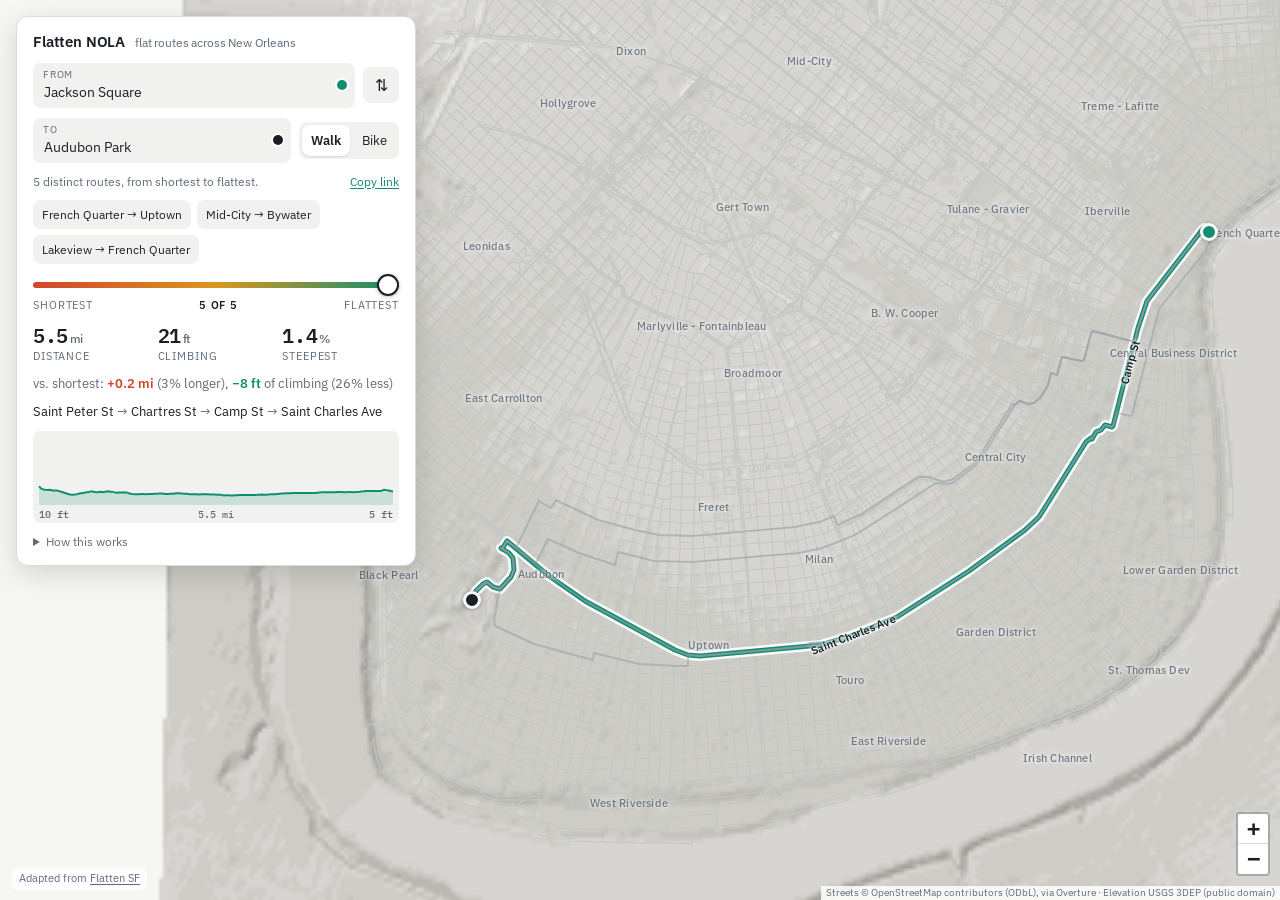
==== site/index.html @ 16e2609c "Add Flatten NOLA, a New Orleans adaptation of Flatten SF. Ship the same shortest-to-flattest walk an" ====
<!DOCTYPE html>
<html lang="en">
<head>
<meta charset="utf-8">
<meta name="viewport" content="width=device-width,initial-scale=1,viewport-fit=cover">
<title>Flatten NOLA</title>
<meta name="description" content="Flatten NOLA: the flattest walking or cycling route between any two places in New Orleans, and every route between it and the shortest one. Adapted from Flatten SF.">
<link rel="canonical" href="https://github.com/andrewedunn/flattenola">
<link rel="icon" href="favicon.svg" type="image/svg+xml">
<meta property="og:type" content="website">
<meta property="og:title" content="Flatten NOLA">
<meta property="og:site_name" content="Flatten NOLA">
<meta property="og:description" content="The flattest walking or cycling route between any two places in New Orleans, and every route between it and the shortest one.">
<meta property="og:url" content="https://github.com/andrewedunn/flattenola">
<meta name="twitter:card" content="summary">
<meta name="twitter:title" content="Flatten NOLA">
<meta name="twitter:description" content="The flattest walking or cycling route between any two places in New Orleans, and every route between it and the shortest one.">
<link rel="preload" href="data/graph-262765d519.bin.gz" as="fetch" crossorigin>
<link rel="preconnect" href="https://fonts.googleapis.com">
<link rel="preconnect" href="https://fonts.gstatic.com" crossorigin>
<link rel="stylesheet" href="https://fonts.googleapis.com/css2?family=IBM+Plex+Sans:wght@400;500;600&family=IBM+Plex+Mono:wght@500;600&display=swap">
<link rel="stylesheet" href="leaflet-340720efc3.css">
<link rel="stylesheet" href="app-52fd891d29.css">
</head>
<body>
<div id="map"></div>
<div class="credit" id="credit">Adapted from <a href="https://github.com/almostimplemented/flattensf">Flatten SF</a></div>
<section id="card" aria-label="Flatten NOLA: plan a flat route">
  <h1>Flatten NOLA <small>flat routes across New Orleans</small></h1>
  <div class="row">
    <div class="field">
      <label for="from">From</label>
      <input id="from" type="text" autocomplete="off" spellcheck="false" placeholder="Address, place, or Royal & St. Ann">
      <span class="pin" aria-hidden="true"></span>
      <ul class="suggest" id="from_s" role="listbox" hidden></ul>
    </div>
    <button class="swap" id="swap" title="Swap" aria-label="Swap origin and destination">&#8645;</button>
  </div>
  <div class="row">
    <div class="field">
      <label for="to">To</label>
      <input id="to" type="text" autocomplete="off" spellcheck="false" placeholder="Or click the map">
      <span class="pin to" aria-hidden="true"></span>
      <ul class="suggest" id="to_s" role="listbox" hidden></ul>
    </div>
    <div class="seg" id="mode" role="group" aria-label="Travel mode">
      <button data-v="walk" aria-pressed="true">Walk</button>
      <button data-v="bike" aria-pressed="false">Bike</button>
    </div>
  </div>
  <div class="statusrow">
    <div class="status" id="status"></div>
    <button class="link" id="share" type="button" hidden>Copy link</button>
  </div>
  <input id="sharebox" type="text" readonly hidden aria-label="Link to this route">
  <div class="demos" id="demos"></div>
  <div class="slider">
    <input type="range" id="sl" min="0" max="1" step="0.001" value="1" aria-label="From shortest to flattest">
    <div class="ends"><span>Shortest</span><b id="slpos"></b><span>Flattest</span></div>
  </div>
  <div class="result" id="result" hidden>
    <div class="stat"><div class="v" id="v_dist"></div><div class="k">distance</div></div>
    <div class="stat"><div class="v" id="v_climb"></div><div class="k">climbing</div></div>
    <div class="stat"><div class="v" id="v_grade"></div><div class="k">steepest</div></div>
  </div>
  <div class="delta" id="delta"></div>
  <div class="turns" id="turns" hidden></div>
  <canvas id="prof" width="760" height="184" hidden></canvas>
  <details>
    <summary>How this works</summary>
    <p class="fine">Routes are computed in your browser over 73,432 street
    segments in Orleans Parish. Elevation is USGS 3DEP lidar (public domain),
    read at 8&nbsp;m from the Greater New Orleans 1&nbsp;m lidar.
    Streets come from OpenStreetMap via Overture and are © OpenStreetMap
    contributors, ODbL. The slider runs along the whole trade-off
    between distance and climbing: every route that nothing else beats on
    both counts, from the shortest path to the flattest one worth walking
    (where a foot of climb costs 200 ft of walking; beyond that the routes
    stop being routes). Sliding right never shortens the route and never
    adds climbing. Climbing is cumulative gain, not the net difference
    between the endpoints. Stairways are allowed on foot and excluded on a
    bike. Faint lines are the other routes along the way. The joke, such as
    it is: most of the city is a few feet above or below the river, so the
    flattest walk is often the shortest one. The ridges and the bowls still
    count. This is an adaptation of
    <a href="https://github.com/almostimplemented/flattensf">Flatten SF</a> (MIT).
    <a href="https://github.com/andrewedunn/flattenola">Source and data notes</a>.</p>
  </details>
  <p class="credit-inline">Adapted from <a href="https://github.com/almostimplemented/flattensf">Flatten SF</a> (MIT)</p>
</section>
<script src="leaflet-5a640ff863.js"></script>
<script>window.DATA = {"manifest":{"arrays":{"node_lon":{"t":"i4","o":0,"n":50979},"node_lat":{"t":"i4","o":203916,"n":50979},"node_flags":{"t":"u1","o":407832,"n":50979},"node_elev":{"t":"i2","o":458811,"n":50979},"indptr":{"t":"i4","o":560769,"n":50980},"geom_off":{"t":"i4","o":764689,"n":73433},"arc_head":{"t":"i4","o":1058421,"n":117780},"arc_edge":{"t":"i4","o":1529541,"n":117780},"arc_len":{"t":"u2","o":2000661,"n":117780},"arc_gain":{"t":"u2","o":2236221,"n":117780},"arc_loss":{"t":"u2","o":2471781,"n":117780},"arc_maxgrade":{"t":"i2","o":2707341,"n":117780},"arc_meangrade":{"t":"u2","o":2942901,"n":117780},"arc_cls":{"t":"u1","o":3178461,"n":117780},"arc_flags":{"t":"u1","o":3296241,"n":117780},"arc_th3":{"t":"u2","o":3414021,"n":117780},"arc_th5":{"t":"u2","o":3649581,"n":117780},"arc_th8":{"t":"u2","o":3885141,"n":117780},"arc_th10":{"t":"u2","o":4120701,"n":117780},"arc_th15":{"t":"u2","o":4356261,"n":117780},"edge_name":{"t":"u2","o":4591821,"n":73432},"edge_cls":{"t":"u1","o":4738685,"n":73432},"edge_bucket":{"t":"u1","o":4812117,"n":73432},"edge_maxgrade":{"t":"u2","o":4885549,"n":73432},"edge_avggrade":{"t":"i2","o":5032413,"n":73432},"edge_len":{"t":"u2","o":5179277,"n":73432},"edge_gainkm":{"t":"u2","o":5326141,"n":73432},"edge_lowstress":{"t":"u1","o":5473005,"n":73432},"addr_street":{"t":"u2","o":5546437,"n":0},"addr_number":{"t":"u2","o":5546437,"n":0},"addr_lon":{"t":"u2","o":5546437,"n":0},"addr_lat":{"t":"u2","o":5546437,"n":0}},"strings":{"geom":{"o":5546437,"b":1183821},"places":{"o":6730258,"b":318316},"addr_streets":{"o":7048574,"b":2}},"bytes":7048576},"meta":{"n_nodes":50979,"n_arcs":117780,"n_edges":73432,"classes":["cycleway","footway","living_street","path","pedestrian","primary","residential","secondary","service","steps","tertiary","track","trunk","unclassified","unknown"],"names":["10th Street","12th Street","14th Street","16th Street","18th Street","20th Street","22nd Street","26th Street","28th Street","30th Street","32nd Street","33rd Street","34th Street","35th Street","36th Street","37th Street","38th Street","39th Street","40th Street","6th Street","7th Street","8th Street","9th Street","A Street","A. P. Tureaud Avenue","Abalon Court","Abbey Drive","Abbington Drive","Aberdeen Road","Abundance Street","Acacia Street","Academy Road","Acadiana Place","Ada Place","Adam Street","Adams Street","Addison Street","Adele Street","Admiralty Court","Adonis Way","Adrian Street","Adventure Avenue","Afton Drive","Agate Street","Agriculture Place","Agriculture Street","Airline Drive","Airway Street","Airwood Street","Alabama Street","Alabo Street","Alba Road","Alba Road East","Alba Road West","Albany Court","Albert Savoy Way","Albert Street","Alc\u00e9e Fortier Boulevard","Alden Place","Alfred Street","Alice Court","Aline Street","Alix Street","Allard Boulevard","Allen Street","Allen Toussaint Boulevard","Allen Toussaint Trail","Allison Road","Almonaster Avenue","Almonaster Bridge","Alonzo Street","Alost Street","Alsace Street","Althea Lane","Alumni Drive","Alvar Street","Alvin Callender Street","Amann Street","Amapola Circle","Amazon Street","Amber Street","Amelia Street","America Street","Americus Street","Amethyst Street","Andover Drive","Andrew Higgins Street","Andry Street","Angela Street","Ani Street","Annandale Court","Anne Marie Court","Annette Street","Annunciation Street","Anson Street","Anthus Lane","Antonine Street","Apache Street","Apollo Street","Apple Street","Appletree Lane","Apricot Street","Arabella Street","Arbor Circle","Arbor Drive","Arbor Lane","Arcadia Lane","Architect Street","Argon Boulevard","Argonne Boulevard","Arizona Street","Army Parkway","Arthur Drive","Arts Street","Ash Street","Ashland Drive","Asphodel Drive","Assumption Place","Athena Avenue","Athis Court","Athis Street","Atlanta Street","Atlantic Avenue","Aubry Street","Audubon Boulevard","Audubon Court","Audubon Place","Audubon Street","Aurora Drive","Aurora Oaks Drive","Austerlitz Street","Avalon Way","Ave Mont Martre","Avenue A","Avenue B","Avenue Bell","Avenue D","Avenue E","Avenue G","Avenue H","Avenue I","Avenue K","Avenue L","Avenue M","Avenue N","Avenue O","Avenue P","Avenue Q","Avenue R","Avenue S","Avenue T","Avenue U","Avenue V","Avenue W","Aviators Street","Avon Park Boulevard","Avoyelles Place","Azalea Lane","Babylon Street","Bacchus Drive","Baccich Street","Bailey Street","Balsam Lane","Bamberry Street","Bamboo Road","Bancroft Drive","Banks Street","Bannonbury Drive","Baronne Street","Barracks Street","Barrett Street","Barrington Court","Barrington Drive East","Barrington Drive West","Bartholomew Street","Baseball Drive","Basin Street","Basinview Drive","Bass Street","Baudin Street","Bauman Street","Bay Street","Bayou Road","Bayouview Court","Beach Drive","Beaconfield Drive","Bear Creek Drive","Beau Bassich Circle","Beau Street","Beaucaire Street","Beauregard Avenue","Beauregard Drive","Beauvoir Court","Beaver Drive","Beck Street","Bedford Drive","Beechcraft Street","Beechwood Court","Beekman Road","Begonia Lane","Behrman Avenue","Behrman Highway","Behrman Place","Belfast Street","Belfort Avenue","Belgrade Street","Bell Avenue","Bell Street","Bellaire Drive","Belle Chasse Street","Bellecastle Street","Belleville Court","Belleville Street","Bellis Lane","Ben Weiner Drive","Bender Drive","Benefit Street","Benjamin Street","Bennett Street","Benson Court","Benson Street","Bent Tree Court","Bentley Drive","Benton Street","Berg Road","Bergerac Place","Berkley Drive","Bermuda Street","Bertha Drive","Bertrand Street","Beryl Street","Bethaney Court","Betty Parker Way","Bienvenue Street","Bienville Street","Big Lake Path","Bill Street","Birch Street","Biscay Street","Bishop Morton Drive","Blair Street","Blanc Place","Bloomingdale Court","Bluebird Street","Bluebonnet Street","Blythe Road","Bodenger Boulevard","Bolivar Street","Bon Homme Richard Court","Bonita Bay Court","Bonita Bay Drive","Bonita Drive","Bordeaux Street","Boston Drive","Botinelli Place","Boulevard Way","Bouny Street","Bourbon Street","Boyd Street","Bradish Alley","Bragg Street","Brainard Street","Branch Drive","Brazillier Island Road","Breakwater Drive","Breedlove Street","Brevard Avenue","Briarheath Drive","Briarheath Road","Briarwood Drive","Bridgehampton Drive","Bright Drive","Brighton Place","Bringier Street","Bristol Place","Britanny Place","Brittany Court","Broad Place","Broadway","Broadway Street","Brookfield Drive","Brooklyn Avenue","Brooks Street","Browning Lane","Brownlee Court","Bruce Avenue","Brunswick Court","Brutus Street","Bruxelles Street","Bryson Street","Buchanan Street","Buffalo Road","Buick Street","Bullard Avenue","Bundy Road","Bungalow Court","Bunker Hill Road","Burbank Drive","Burdette Street","Burgundy Street","Burk Road","Burke Avenue","Burmaster Street","Burthe Street","Butterfield Road","Byrne Place","Byron Street","Cabildo Alley","Cabrini Court","Cactus Lane","Caddie Road","Caddo Place","Cadiz Street","Calais Street","Caldwell Drive","Calhoun Street","Calla Lane","Calliope Street","Camberley Court","Camberley Drive","Cambridge Court","Cambronne Street","Camelia Lane","Camelia Street","Camelia Trace","Camelot Drive","Cameo Street","Cameron Boulevard","Camp Street","Campbell Lane","Camphor Street","Campus Boulevard","Canal Boulevard","Canal Link Bridge","Canal Roadway","Canal Street","Canal Street Neutral Ground","Cannes Street","Canterbury Street","Capdeville Street","Cardenas Drive","Carlisle Court","Carlisle Place","Carlson Drive","Carmel Place","Carmick Street","Carnation Lane","Carnot Street","Carol Sue Avenue","Carole Lane","Caroline Street","Carondelet Street","Carrere Court","Carriage Lane","Carricox Street","Carroll Street","Carte Place","Carter Street","Cartier Avenue","Cartier Drive","Cartwright Drive","Carver Rams Way","Carver Street","Casa Calvo Street","Casimire Street","Castiglione Street","Castine Street","Castle Court","Castle Pines Drive","Castlewood Drive","Catherine Street","Catina Street","Caton Street","Ceasar Drive","Cecil Street","Cedar Lane","Celeste Street","Center Street","Central Avenue","Central Park Place","Cerise Avenue","Cernay Street","Cessna Court","Chadbourne Drive","Chagnard Drive","Chagnard Road","Chalfant Place","Chamberlain Drive","Chanelle Court","Chantilly Drive","Chapelle Street","Charbonnet Street","Charlene Drive","Charles Place","Charlmark Drive","Charlotte Drive","Charlton Drive","Charmes Court","Chartres Street","Chase Drive","Chase Street","Chateau Court","Chatelain Court","Chatham Drive","Chaucer Street","Chef Menteur Highway","Chelsea Drive","Cherbourg Street","Cherlyn Drive","Cherokee Street","Cherry Street","Chesterfield Street","Chestershire Drive","Chestnut Street","Chevy Chase Drive","Chickasaw Street","Chimney Wood Lane","Chippewa Street","Choctaw Street","Christian Lane","Christopher Court","Chrysanthemum Lane","Chrysler Street","Church Street","Churchill Drive","Cindy Place","Citrus Drive","City Park Avenue","Claiborne Drive","Clara Street","Clare Court","Clarence Henry Truckway","Claridge Court","Clayton Avenue","Clematis Street","Clements Drive","Clermont Drive","Cleveland Avenue","Clinton Drive","Clinton Street","Clio Place","Clio Street","Clouet Street","Clover Street","Cloverleaf Road","Clubhouse Drive","Coast Guard Access","Coast Guard Pier Access","Coast Guard Trail","Cobblestone Lane","Cohn Street","Colapissa Street","Colbert Street","Coliseum Street","College Court","Collins Diboll Circle","Colony Court","Columbia Street","Columbus Street","Comet Street","Commerce Street","Commercial Place","Common Place","Common Street","Comus Court","Conery Street","Congress Drive","Congress Street","Connaught Court","Conrad Street","Constance Street","Constantinople Street","Constellation Street","Constitution Place","Constitution Street","Conti Street","Convention Center Boulevard","Coolidge Court","Copernicus Street","Coral Sea Street","Coralie Street","Corinne Street","Cornerstone Boulevard","Coronado Street","Corsica Place","Cosmos Lane","Cotton Street","Count Lane","Countess Lane","Country Club Drive","Couret Place","Court Timber","Cove Drive","Coventry Street","Coveview Court","Cox Street","Craigie Road","Cranbrook Drive","Crane Street","Crescent Park Promenade","Crescent Street","Crestmont Road","Crete Street","Croftway Court","Cromwell Place","Crowder Boulevard","Croyden Avenue","Crozat Street","Crystal Street","Cucullu Street","Cumberland Court","Cunningham Court","Cupid Street","Curie Street","Curran Boulevard","Curran Road","Curtis Drive","Cypress Acres Drive","Cypress Grove Court","Cypress Point Court","Cypress Point Lane","D'Hemecourt Street","Dabadie Street","Dahlia Street","Dahlia Walk","Daisy Lane","Dakin Street","Dale Court","Dale Street","Dalewood Road","Danbury Drive","Daniel Drive","Danneel Street","Danny Drive","Dante Street","Danube Road","Darby Street","Darensburg Court","Darleen Court","Dart Street","Dartmore Drive","Dauphine Street","Dave Dixon Drive","Davey Street","David Street","Dayna Court","De Armas Street","De Battista Place","Deanne Street","Dearborn Street","Deauville Court","Deborah Street","Debore Circle","Debore Drive","Decatur Street","Deer Park Road","Deer Trail","Deerfield Drive","Deerfield Road","Deers Street","Delachaise Street","Delacroix Road","Delaronde Street","Delaware Street","Delery Street","Delgado Drive","Delord Street","Delta Court","Dement Street","Demontluzin Street","Denny Street","Derbes Street","Derby Place","Derbyshire Drive","Desaix Boulevard","Desire Drive","Desire Parkway","Desire Street","Deslonde Street","Desoto Street","Devine Avenue","Diagonal Drive","Diana Street","Dickens Drive","Dinkins Street","Diplomat Street","Division Street","Dixon Street","Dodt Avenue","Dogwood Drive","Dominic Mai Drive","Dominican Street","Dominique Place","Donald Street","Donna Drive","Donner Drive","Doral Court","Dorchester Street","Dorian Street","Dorothea Street","Dorsett Drive","Dorsiere Street","Douglas Street","Dove Street","Dover Lane","Dover Place","Downey Street","Downman Road","Downs Street","Doyle Court","Dreux Avenue","Drexel Drive","Dreyfous Drive","Drifter Lane","Driftwood Drive","Drum Street","Dryades Street","Duane Road","Dublin Street","Dubreuil Street","Duckhook Drive","Dueling Oaks Drive","Duels Street","Dufossat Street","Dugue Street","Duke Court","Dumaine Street","Dundee Street","Dune Drive","Dunlieth Court","Duplessis Street","Dupont Drive","Durbridge Drive","Durham Drive","Dutch Alley","Dwyer Boulevard","Dwyer Road","E Greenbrier Drive","Eads Street","Eagle Street","Eagle Trace Drive","Earhart Boulevard","East 3rd Street","East 6th Street","East 9th Street","East Adams Court","East Badine Street","East Blue Ridge Court","East Butterfly Circle","East Deer Park Boulevard","East Drive","East Forest Isle Court","East Forest Isle Drive","East Hermes Street","East Idlewood Court","East Laverne Street","East Lemans Street","East Marais Street","East Marchand Drive","East Nemours Street","East Niagara Circle","East Park Place","East Point Court","East Poland Avenue","East Renaissance Court","East Saint Andrews Circle","East Tamaron Boulevard","Easter Lane","Easterlyn Circle","Eastern Street","Eastmore Road","Eastover Drive","Eastview Drive","Ebbtide Court","Ebbtide Drive","Eden Street","Edenbord Road","Edenboro Court","Edge Street","Edgefield Drive","Edgelake Court","Edinburgh Street","Edith Weston Place","Edna Street","Edward Street","Egania Street","Egret Street","El Dorado Street","Elaine","Elaine Place","Elba Street","Elder Street","Eleonore Street","Eliza Street","Elizardi Boulevard","Elk Place","Ellen Park Place","Ellis Street","Elm Lane","Elmdale Road","Elmira Avenue","Elmwood Park Drive","Elton Court","Elysian Fields Avenue","Emerald Avenue","Emmett W. Bashful Boulevard","Emory Road","Empress Street","Encampment Street","Endeavors Court","Endston Court","Engineering Road","English Turn Court","English Turn Drive","English Turn Lane","English Turn Parkway","Enrique Alvarez Drive","Erato Street","Erickson Avenue","Erie Street","Erin Drive","Ernest Street","Esplanade Ave. Path","Esplanade Avenue","Essex Court","Esteban Street","Ethel Lane","Eton Street","Eugenie Court","Eunice Street","Euphrosine Street","Euterpe Street","Evangeline Drive","Eve Street","Evelina Street","Evelyn Court","Everett Place","Everglades Drive","Evergreen Avenue","Exchange Place","Exeter Street","Expedition Drive","Explorers Avenue","Exposition Boulevard","Fairfax Place","Fairmont Drive","Fairview Court","Fairway Boulevard","Fairway Drive","Fairway Oaks Drive","Falmouth Drive","Farragut Street","Farwood Drive","Fats Domino Avenue","Feliciana Drive","Feliciana Street","Felicity Street","Fern Court","Fern Street","Fernley Drive","Ferry Place","Festival Grounds Path","Fields Street","Fieldston Road","Fiesta Street","Fig Street","Filmore Avenue","Finch Street","Finchley Road","Finland Place","First Street","Fitzhenry Court","Five Oaks Drive","Flake Avenue","Flamingo Street","Flanders Street","Fleur de Lis Drive","Flood Street","Floral Park","Florence Avenue","Florence Drive","Florence Park","Florida Avenue","Florida Boulevard","Florita Court","Flossmoor Drive","Flounder Street","Flowerdale Court","Foch Road","Fontainebleau Drive","Fordham Court","Forest Glen Road","Forest Isle Drive","Forest Oaks Lane","Forest Park Lane","Forshey Street","Forstall Street","Fort Macomb Road","Fortin Street","Fortress Road","Forum Road","Foucher Street","Founders Court","Founders Road","Fourth Street","Foxcroft Drive","Foy Street","France Road","France Road Parkway","France Street","Francesco Court","Francis Drive","Francisco Verrett Drive","Frankfort Street","Franklin Arcade","Franklin Avenue","Franklin Court","Franklin D. Roosevelt Mall","Fremont Street","French Market Place","French Street","Frenchmen Street","Freret Street","Frey Place","Friar Tuck Drive","Friederichs Drive","Friedrichs Avenue","Front Street","Frontage Place","Frontage Road","Fuchsia Street","Fulton Street","Gabriel Drive","Gaiennie Street","Gaines Street","Galahad Drive","Gallatin Street","Gallier Drive","Gallier Street","Gallinghouse Street","Gannon Road","Garden Lane","Garden Oaks Drive","Gardena Drive","Gardenia Lane","Garfield Street","Garnet Street","Gaulding Street","Gawain Drive","Gayoso Bridge","Gem Street","Gen Collins Avenue","General Diaz Street","General Early Street","General Haig Street","General Meyer Avenue","General Ogden Street","General Pershing Street","General Taylor Street","General de Gaulle Drive","Geneva Street","Genoa Street","Gentilly Boulevard","George 'Nick' Connor Drive","Georgia Street","Germain Street","Gervais Street","Gibson Street","Gilbert Street","Girod Street","Glacier Court","Gladiolus Street","Gladstone Drive","Glen Abby Way","Glengary Road","Glenn Street","Glouster Road","Goldring Woldenberg Park","Golf Drive","Good Drive","Gordon Plaza Drive","Gordon Street","Government Street","Governor Nicholls Street","Grain Elevator Road","Granada Drive","Grand Avenue","Grand Bayou Drive","Grand Canyon Court","Grand Canyon Drive","Grand Cypress Court","Grand Route Saint John","Grand Street","Grand Teton Street","Grant","Grant Street","Granville Street","Grape Street","Gravier Street","Green Street","Green Trails Drive","Greenbrier Court","Greenbrier Drive","Greenmount Drive","Greenpoint Drive","Greenwood Street","Greg Drive","Grenadine Street","Grey Oaks Drive","Guadalcanal Street","Guildford Road","Gull Street","Gus Street","Hagan Avenue","Haik Drive","Halsey Avenue","Hamburg Street","Hamilton Street","Hamlin Street","Hammond Street","Hampson Street","Hancock Street","Haney Drive","Hanover Road","Hansbrough Avenue","Harbor Circle","Harbour Court","Harbour Town Court","Harbourview Drive","Harcourt Drive","Harding Drive","Harmony Street","Harney Street","Harrison Avenue","Harrison Court","Harrow Drive","Hart Street","Harwood Drive","Hastings Place","Hathaway Place","Hauck Drive","Havana Place","Havana Street","Hawk Street","Hawthorne Place","Hay Place","Haydel Street","Hayne Boulevard","Heather Court","Heaton Street","Hector Avenue","Hedwige Lane","Helena Street","Hempstead Road","Hendee Street","Henderson Street","Henley Street","Henri Drive","Henriette DeLille","Henry Clay Avenue","Henry Street","Henry Thomas Drive","Herald Street","Herbert Drive","Heritage Drive","Heritage Lane","Herman Street","Hermosa Street","Hero Boulevard","Heron Street","Herschel Street","Hesser Street","Hessler Drive","Hewes Street","Hiawatha Street","Hickerson Street","Hickman Street","Hickory Street","Hidalgo Street","Higgins Boulevard","High Court","Hillary Street","Hillwood Street","Holiday Drive","Holiday Place","Holley Lane","Holly Grove Street","Hollygrove Street","Hollyhock Lane","Holmes Boulevard","Homedale Avenue","Homer Plessy Way","Homer Street","Honeysuckle Lane","Hope Street","Horace Street","Horizon Court","Horizon Drive","Horseshoe","Horseshoe Bend","Hospital Road","Howard Avenue","Hubbell Road","Hudson Place","Hudson Street","Humanity Street","Hunley Lane","Huntington Park Drive","Huntlee Drive","Hurst Street","Huso Street","Hyacinth Street","Hybiscus Lane","Hydrangea Lane","Hyman Place","I 10 Service Road","I- 10 Service Road","I-10 Service Road","Iberville Street","Ibis Street","Ida Street","Idaho Street","Ideal Place","Igor I Sikorsky","Illinois Street","Independence Street","Indiana Street","Industrial Court","Industrial Parkway","Industry Street","Inlet Lane","Interchange Rdwy","Intracoastal Drive","Intrepid Street","Inwood Avenue","Iowa Street","Irby Street","Iris Street","Iroquois Street","Irving Street","Isabell Street","Isadore Street","Island Club Drive","Ivory Street","Ivy Lane","Jack Wyman Road","Jackson Avenue","Jackson Barracks","Jackson Street","Jacobs Drive","Jacquelyn Court","Jade Street","Jahncke Road","Jamison Street","Jane Place","Janet Yullman Way","Japonica Street","Jarrell Drive","Jasmine Street","Jay Street","Jeanne Court","Jeannette Street","Jeannie Marie Place","Jefferson Avenue","Jefferson Highway","Jefferson Street","Jena Street","Jennifer Street","Jewel Street","Jo Ann Place","John Churchill Chase Street","Johnny Jackson Jr Boulevard","Joliet Street","Jonlee Drive","Jonquil Street","Joseph Court","Joseph Guillaume Place","Joseph Street","Josephine Street","Jourdan Avenue","Jourdan Road","Joycelyn Drive","Julia Street","Jumonville Street","Kabel Drive","Kansas Street","Kathleen Street","Kathy Court","Keating Drive","Keats Street","Ken Court","Kendall Drive","Kenilworth Street","Kenison Street","Kennon Avenue","Kensington Boulevard","Kent Drive","Kentucky Street","Kenyon Road","Kerlerec Street","Keubel Drive","Killdeer Street","Kim Court","Kim Drive","Kimi O'Gray Avenue","King Drive","King Richard Drive","Kings Canyon Drive","Kingsmill Lane","Kingsport Boulevard","Kingston Court","Kingsway Drive East","Kingswood Drive","Kinneil Road","Knight Drive","Knightway Drive","Kraft Place","Kristen Court","L and A Road","L. B. Landry Avenue","La Salle Place","La Salle Street","Lacombe Street","Lacour Monique Street","Lady Gray Street","Lafaye Street","Lafayette Street","Lafitte Greenway","Lafitte Street","Lafon Drive","Lafourche Street","Lafreniere Street","Lagoon Drive","Laharpe Street","Laine Avenue","Lake Avenue","Lake Barrington Drive","Lake Breeze Drive","Lake Forest Boulevard","Lake Marina Avenue","Lake Oaks Parkway","Lake Terrace Drive","Lake Willow Drive","Lakeland Court","Lakeshore Drive","Lakeshore Parkway","Lakeview Court","Lakeway Court","Lakewood Estates Drive","Lakewood Place","Lakewood Street","Lamanche Street","Lamarque Street","Lamb Road","Lancaster Street","Lancelot Drive","Lane Street","Lang Street","Langles Bridge","Lapeyrouse Street","Larchmont Place","Lark Circle","Lark Street","Larkin Path","Larkspur Lane","Lasalle Street","Last Street","Lauradale Drive","Laurel Street","Lausat Place","Laussat Place","Laval Street","Lavender Street","Lavergne Street","Law Road","Law Street","Lawrence Road","Lawrence Street","Leake Avenue","Leboeuf Street","Leda Street","Leeds Street","Lees Lane","Leeward Court","Lehigh Street","Lelong Drive","Lemans Street","Lemon Street","Lemoyne Street","Lennox Boulevard","Lennox Court","Leon C. Simon Drive","Leonidas Street","Leontine Street","Lepage Street","Leroy Johnson Drive","Leslie Lane","Lesseps Street","Levee Road","Lewis Road","Lexington Street","Liberty Terrace","Ligustrum Drive","Lilac Street","Lilevy Street","Lilly Lane","Lincoln Court","Linden Street","Lipsey Street","Lisbon Street","Little John Drive","Livaudais Street","Live Oak Place","Live Oak Street","Livingston Street","Lizardi Street","Locust Street","Lombard Street","Lomond Road","London Avenue","London Drive","Lonely Oak Drive","Longfellow Drive","Longview Drive","Lopez Bridge","Lotus Street","Louis Prima Court","Louis Prima Drive West","Louis Xiv Street","Louisa Street","Louisiana Avenue","Louisiana Avenue Parkway","Louisiana Hwy 406","Louisville Street","Louque Place","Lourdes Street","Lowerline Street","Loyola Avenue","Lucerne Street","Lucrino Drive","Luna Street","Lurline Street","Lynhuber Street","Lyons Street","Macarthur Boulevard","Mackenzie Street","Madison Avenue","Madison Street","Madrid Court","Madrid Street","Maestri Bridge","Magazine Street","Magellan Street","Magic Street","Magnolia Lane","Magnolia Street","Maid Marion Drive","Main Street","Maine Street","Majestic Oaks Drive","Majestic Place","Major Drive","Malvern Street","Manasses Place","Manchester Street","Mandarin Street","Mandeville ADA crossing","Mandeville Street","Mandolin Street","Mansfield Avenue","Manuel","Maple Leaf Drive","Maple Ridge Drive","Maple Street","Maple Wood Drive","Mar Avenue","Marais Street","Marcia Avenue","Marconi Drive","Marconi Drive Bike Path","Marconi Multi-Use Path","Marconi Trail","Marcus Christian Circle","Mardi Gras Boulevard","Mardi Gras Boulevard Trail","Marengo Street","Margaret Ann Drive","Margaret Place","Marie Street","Marigny Street","Marigold Lane","Mariners Cove East","Mariners Cove North","Mariners Cove West","Marjorie Lane","Mark Twain Drive","Market Street","Marks Street","Marlborough Gate Place","Marque Drive","Marque Street","Marques Road","Marquette Place","Marquis Street","Marr Avenue","Mars Place","Marseille Street","Marshall Foch Street","Martin Drive","Martin Luther King Jr Boulevard","Martin Street","Martinique Alley","Mary Jane Lane","Maryland Drive","Marywood Court","Masefield Street","Maucele Road","Mauldin Street","Maumus Avenue","Maura Place","Maurepas Street","Maxine Drive","Mayn Street","Mayne Street","Mayo Boulevard","Mazant Street","Mc Coy Street","Mc Farland Street","Mc Kenna Street","Mc Raven Court","McAlister Drive","McAlister Place","McDonough Street","McKendall Place","Meadow Bank Drive","Meadow Park Lane","Means Avenue","Mediamolle Drive","Medlock Street","Mehle Street","Melodia Court","Melpomene Street","Melrose Street","Memorial Park Drive","Memphis Street","Mendez Street","Mercedes Boulevard","Mercier Street","Merrill Street","Metairie Avenue","Metairie Road","Metairie-Hammond Highway","Methodist Hospital Street","Metropolitan Drive","Metropolitan Street","Mexico Street","Meyn Street","Michael Street","Michigan Street","Michoud Boulevard","Michoud Facility Road","Middle Pk Place","Middleboro Road","Midlothan Street","Midpoint Drive","Milan Street","Miles Drive","Mill Street","Millaudon Street","Milne Boulevard","Milneberg Road","Milton Street","Mimosa Court","Mimosa Drive","Mirabeau Avenue","Mississippi River Trail","Mistletoe Street","Mithra Street","Mobile Street","Monplaiser Place","Monroe Court","Monroe Street","Montegut Drive","Montegut Street","Monterey Street","Monticello","Monticello Avenue","Monticello Street","Montpelier Street","Montreal Street","Moonwalk","Moore Drive","Moqueur Lane","Morel Street","Morgan Street","Morrice Duncan Drive","Morrison Court","Morrison Road","Moss Street","Mound Avenue","Mouton Street","Muirfield Place","Mullet Street","Murano Road","Murl Street","Music Street","Mustang Drive","My-Viet Drive","Myrtle Street","Mystery Street","Naples Circle","Napoleon Avenue","Narcissus Street","Nash Street","Nashville Avenue","Nassau Drive","Nasturtium Lane","Natalie Lane","Natchez Street","Navarre Avenue","Navigation Court","Neil Avenue","Nelson Street","Nemo Court","Neptune Court","Neron Place","Nevada Street","New Basin Canal Trail","New Basin Way","New Castle Street","New England Drive","New Hampshire Drive","New Orleans Storm Surge Barrier","New Orleans Street","New Orleans-Hammond Highway","New York Circle","New York Street","Newcomb Boulevard","Newcomb Place","Newton Street","Nie Parkway","Nighthart Street","Nile Street","Nina Street","Nolan Street","Norgate Road","Norland Avenue","Norman C. Francis Trail","Norman Mayer Avenue","North Alexander Street","North Anthony Street","North Bernadotte Street","North Broad Street","North Bunny Friend Street","North Butterfly Circle","North Carrollton Avenue","North Cavelier Drive","North Claiborne Avenue","North Clark Street","North Coronet Court","North Cortez Street","North Derbigny Street","North Diamond Street","North Dorgenois Street","North Dupre Street","North Easterlyn Circle","North Front Boulevard","North Galvez Street","North Gayoso Street","North Genois Street","North Hardy Street","North Hennessey Street","North Homestead Drive","North I-10 Service Road East","North Idlewood Court","North Johnson Street","North Lake Carmel Drive","North Lark Street","North Lemans Street","North Little Woods Drive","North Lopez Street","North Maestri Street","North Marlin Court","North Miro Street","North Murat Street","North Nemours Street","North Niagara Circle","North Norman C. Francis Parkway","North Oakridge Court","North Olympia Street","North Park Place","North Peters Street","North Pierce Street","North Prieur Street","North Rampart Street","North Rendon Street","North Roadway Street","North Robertson Street","North Rocheblave Street","North Roman Street","North Rue Marcel","North Saint Andrews Circle","North Salcedo Street","North Scott Street","North Solomon Street","North St Patrick Street","North Tamaron Boulevard","North Teak Avenue","North Telemachus Street","North Tonti Street","North Villere Street","North White Street","North Wren Street","North forest Drive","Northgate Drive","Northline Street","Norwood Court","Notaway Lane","Notre Dame Street","Nottingham Drive","Numa Street","Nunez Street","Nuns Street","O Dwyer Place","O'Bannon Street","O'Keefe Avenue","O'Reilly Street","Oak Alley Drive","Oak Place","Oak Street","Oakland Drive","Oakmont Drive","Oakwood Drive","Octavia Street","Odeon Street","Odin Street","Old Chef Menteur Road","Old Galvez Street","Old Gentilly Road","Old Prieur Street","Old Roman Street","Old Saint Bernard Street","Old Spanish Trail","Oleander Street","Oled Drive","Olga Avenue","Olive Street","Oliver Street","Oliver White Avenue","Olivier Street","Olsin Street","Olympia Circle","Olympic Court","Oneida Street","Onyx Street","Onzaga Street","Opal Street","Opelousas Avenue","Orange Street","Orchid Street","Oregon Street","Oretha C Haley Boulevard","Orin Street","Oriole Street","Orleans Avenue","Orleans Street","Orpheum Avenue","Orpheus Court","Overton Drive","Owens Boulevard","Oxford Place","Pace Boulevard","Pacific Avenue","Packard Street","Painters Street","Palace Street","Palm Street","Palm Terrace","Palmer Avenue","Palmetto Street","Palmyra Street","Pamela Street","Panama Court","Pandora Street","Panola Street","Pansy Lane","Papania Drive","Par Four Drive","Parc Brittany Boulevard","Paris Avenue","Paris Road","Park Boulevard","Park Island Drive","Park Place Drive","Park Timbers Drive","Parkside Court","Parkview Place","Parkwood Court North","Parkwood Court South","Parlange Court","Parry Street","Partridge Lane","Pass Drive","Passera Court","Pasteur Boulevard","Patio Way","Patricia Street","Patterson Drive","Patterson Road","Patton Street","Pauger Street","Paul Morphy Street","Paul Street","Paula Street","Pauline Drive","Pauline Street","Peace Court","Peach","Peach Street","Peach Tree Court","Pear Street","Pearl Street","Pebble Beach Lane","Pebble Drive","Pecan Street","Peete Street","Pelican Avenue","Pelopidas Street","Peltier Drive","Pembrook Drive","Peniston Street","Penn Street","Pentland Drive","Peony Street","Peoples Avenue","Peoples Street","Perdido Street","Pere Antoine Alley","Perelli Drive","Perlita Drive","Perlita Street","Perrault Walk","Perrier Street","Perrin Street","Perry Street","Perth Street","Petit Bayou Lane","Petunia Lane","Philip Street","Picayune Place","Picheloup Place","Piedmont Drive","Pierres Court","Piety Drive","Piety Street","Piety Street Arch","Pin Oak Avenue","Pine Street","Pine Valley Drive","Pinebrook Drive","Pineda Street","Pinehurst Court","Pinehurst Drive","Pineridge Street","Pines Boulevard","Pinewood Court","Pink Street","Pirate Alley","Pitt Street","Pittari Place","Placid Street","Plainfield Drive","Plaquemine Street","Plauche Circle","Plaza Drive","Pleasant Street","Pleasure Street","Plover Street","Plum Orchard Street","Plum Street","Plymouth Place","Pocahontas Street","Poche Court West","Poe Street","Poeyfarre Street","Poinsettia Lane","Point Coupee Place","Poitevent Avenue","Poland Avenue","Polk Avenue","Polk Street","Polymnia Street","Pompano Street","Ponce de Leon Street","Pontalba Street","Pontchartrain Boulevard","Pope Street","Poplar Lane","Poplar Street","Poppy Lane","Port Street","Port of New Orleans Place","Portage Place","Porteous Street","Portland Street","Post Oak Avenue","Potomac Street","Powder Street","Powhattan Street","Poydras Street","Prancer Street","Praro Street","Pratt Drive","Pratt Place","Prentiss Avenue","Press Court","Press Drive","Press Street","Pressburg Street","Preston Place","Primeaux Drive","Primrose Drive","Prince Lane","Princess Lane","Pritchard Place","Providence Place","Provincial Place","Prytania Street","Ptolemy Street","Public Road","Pyramid Street","Quail Creek Lane","Quail Run Court","Quaker Street","Queen Mary Drive","Queensway Drive","Queisser Street","Quince Street","Rabbits Street","Race Street","Rail Street","Ramsey Drive","Randolph Avenue","Rankin Street","Ransom Street","Raphael Semmes Street","Rapides Drive","Raspberry Street","Ray Avenue","Raymond Joseph Drive","Rayne Drive","Read Boulevard","Read Lane","Red Allen Way","Red Cypress Drive","Red Maple Drive","Red Oak Court","Red Oak Drive","Redfish Street","Redwood Lane","Redwood Street","Reel Street","Reelfoot Street","Regency Mall Street","Regent Street","Reindeer Street","Religious Street","Republic Street","Restgate Road","Revel Street","Reverend John Raphael Junior Way","Rex Place","Reynes Street","Rhodes Avenue","Rhodes Drive","Richard Street","Richland Road","Richmond Place","Rickert Drive","Ricks Place","Ridgefield Drive","Ridgeway Boulevard","Ridgeway Place","Ring Street","Ringold Street","River Oaks Drive","River Road","River Street","Rivertree Court","Riviera Avenue","Robert Street","Robin Street","Robinhood Drive","Rochon Drive","Rockton Circle East","Rockton Circle West","Roclay Street","Roder Street","Roffignac Street","Roger Drive","Roger Williams Street","Romulus Street","Roneagle Way","Roosevelt Mall Street","Roosevelt Place","Roosevelt Way","Rosa Park","Rosalia Drive","Rosalie Alley","Rosary Drive","Rose Street","Rosebud Street","Rosedale Drive","Rosedown Court","Roselyn Park Place","Rosemary Place","Rosemont Place","Rosewood Place","Rosiere Street","Rousseau Street","Rousselin Drive","Roy Street","Royal Street","Ruby Street","Ruck Street","Rue Andree","Rue Colette","Rue Delphine","Rue Denise","Rue Michele","Rue Mignon","Rue Nadine","Rue Nichole","Rue Notre Dame","Rue Parc Fontaine","Rue Renee","Rue Saint Louis","Rue Saint Michael","Rue St Louis XIV","Rue le Ville","Rugby Court","Rupp Street","Rusty Rainbow","Sabine Street","Sage Street","Saigon Drive","Sail Street","Saint Andrew Street","Saint Ann Street","Saint Anthony Avenue","Saint Anthony Street","Saint Bernard Avenue","Saint Charles Avenue","Saint Claude Avenue","Saint Claude Court","Saint Denis Street","Saint Ferdinand Drive","Saint Ferdinand Street","Saint Helena Place","Saint James Street","Saint John Court","Saint Joseph Street","Saint Louis Street","Saint Marie Court","Saint Marie Drive","Saint Mary Street","Saint Maurice Avenue","Saint Nick Street","Saint Peter Street","Saint Philip Street","Saint Roch Avenue","Saint Stephen Drive","Saint Thomas Street","Saint Vincent Street","Salcedo Street","Salem Drive","Saltus Street","Samovar Drive","San Giorgio Street","San Marco Drive","San Remo Drive","San Trovasso Street","Sanctuary Drive","Sand Street","Sandalwood Street","Sandhurst Drive","Sandpiper Drive","Sandra Drive","Sandy Cove Drive","Sapphire Street","Sardonyx Street","Saturn Boulevard","Sauvage Street","Saux Lane","Savage Street","Savoie Court","Schemkel Drive","Schindler Drive","Schmaltz Drive","Scottsdale Drive","Scottwood Drive","Scotwood Drive","Seabrook Bridge","Seabrook Place","Seattle Street","Seawood Street","Second Street","Seguin Street","Seine Court","Seine Street","Selma Avenue","Selma Street","Seminary Place","Seminole Place","Semmes Street","Senate Street","Serantine Street","Sere Street","Service Alley","Seven Oaks Road","Seville Drive","Sevres Street","Shadow Lane","Shadowlawn Drive","Shalett Street","Shalimar Drive","Shamrock Drive","Sharon Drive","Shaw Avenue","Sheephead Street","Sheffield Street","Shelly Street","Shepard Court","Shepard Street","Sherwood Drive","Sherwood Forest Drive","Shetland Drive","Shirley Drive","Shirley Taylor Street","Shoal Creek Drive","Shorewood Boulevard","Short Street","Shubert Street","Shubrick Street","Sidney Duplessis Drive","Sidney Street","Sierra Madre Street","Silver Maple Court","Simmons Drive","Simms Street","Simon Bolivar Avenue","Sister Street","Skyview Drive","Smith Street","Snipe Street","Socrates Street","Soldiers Street","Solomon Place","Somerset Drive","Soniat Street","Sophie Wright Place","Soraparu Street","South Alexander Street","South Anthony Street","South Bernadotte Street","South Broad Avenue","South Broad Street","South Bunny Friend Street","South Carrollton Avenue","South Claiborne Ave","South Claiborne Avenue","South Clark Street","South Coronet Court","South Cortez Street","South Derbigny Street","South Diamond Street","South Dorgenois Street","South Dupre Street","South Easterlyn Circle","South Eastover Drive","South Front Street","South Galvez Street","South Gayoso Street","South Genois Street","South Hardy Street","South Hennessey Street","South Hermes Street","South Idlewood Court","South Johnson Street","South Lark Street","South Laverne Street","South Liberty Street","South Little Woods Drive","South Lopez Street","South Maestri Street","South Miro Street","South Muirfield Circle","South Murat Street","South Norman C. Francis Parkway","South Oak Ridge Court","South Olympia Street","South Park Place","South Peters Street","South Pierce Street","South Prieur Street","South Rampart Street","South Rendon Street","South Roadway Street","South Robertson Street","South Rocheblave Street","South Roman Street","South Salcedo Street","South Saratoga Street","South Scott Street","South Solomon Street","South St Patrick Street","South Tamaron Boulevard","South Telemachus Street","South Tonti Street","South Villere Street","South White Street","South Wren Street","Southampton Drive","Southlawn Boulevard","Spain Street","Spanish Fort Boulevard","Spanish Fort Shell Road","Spencer Avenue","Springbrook Lane","Springlake Drive","Springwood Street","Spruce Street","Spyglass Court","St Anthony Avenue","St Ferdinand Drive","St Ferdinand Street","St Joseph Street","St Peter Street","St Roch Avenue","St Thomas Street","Stadium Drive","Stafford Place","Stanton Road","Star Street","Stars and Stripes Boulevard","State Street","State Street Drive","Steeple Chase Lane","Stemway Drive","Stephen Girard Avenue","Stewart Court","Stillwater Drive","Stilt Street","Stonewood Street","Story Street","Strand Court","Strasbourg Court","Stratford Place","Strathmore Drive","Stroelitz Street","Stumpf Boulevard","Stutz Street","Suffolk Drive","Sugar Bowl Drive","Sugarberry Lane","Sullen Place","Sullivan Place","Sumner Street","Sumpter Street","Sun Street","Sunset Avenue","Superior Drive","Surekote Road","Surf Street","Sutton Place","Swallow Street","Swan Street","Swift Street","Sybil Street","Sycamore Street","Sylvia Drive","Symmes Avenue","Tacoma Street","Taft Place","Tall Oak Drive","Tall Pines Drive","Tall Timbers Drive","Tanner S. Davis Drive","Tara Lane","Tarpon Street","Tasha Place","Tchoupitoulas Street","Teche Street","Tecumseh Street","Tenebrach Street","Tennessee Street","Tennyson Place","Tensas Street","Tern Street","Terpsichore Street","Terry Parkway","Terry Street","Texas Drive","Thalia Street","Thames Street","Thayer Street","Third Street","Thomas Street","Thor Court","Thornley Drive","Thrasher Street","Thrush Street","Tilbury Road","Tilford Road","Timber Bluff Lane","Timber Crest Drive","Timber Grove","Timber Haven Drive","Timber Haven Lane","Timber Ridge Court","Timber Wolf Lane","Timoleon Street","Tita Street","Todd Place","Toledano Street","Topaz Street","Torrey Pines Drive","Touch\u00e9 Road","Toulon Street","Toulouse Street","Touro Street","Townsend Place","Trade Winds Court","Trafalgar Street","Trapier Avenue","Trappers Court","Treasure Street","Treme Street","Treves Street","Triangle Street","Trianon Plaza","Tricia Court","Tricou Street","Trieste Street","Tropic Drive","Trout Road","Tudo Drive","Tudor Court","Tulane Avenue","Tulip Lane","Tulip Street","Tullis Drive","Tulsa Street","Tunica Street","Tupelo Street","Turnberry Drive","Turquoise Street","Tynecastle Drive","U.S. Coast Guard - Station New Orleans","USCG","Ulloa Street","Union Street","Unity Drive","Upperline Street","Urania Street","Urquhart Street","Ursula Spencer Way","Ursulines Avenue","Urville Street","Utah Street","Valence Street","Valentine Court","Valjean Street","Vallette Street","Valmont Street","Vam Buren Street","Van Avenue","Vanchu Drive","Vanderkloot Avenue","Velie Street","Vendome Place","Vendome place","Venice Boulevard","Venus Street","Verbena Street","Vermillion Boulevard","Verna Street","Veronese Street","Verret Street","Versailles Boulevard","Vespasian Boulevard","Vespasian Street","Veterans Boulevard","Veterans Memorial Boulevard","Vicksburg Street","Victoria Street","Victory Avenue","Victory Drive","Victory In Japan Road","Victory Road","Vienna Court","Vienna Street","Vignaud Street","Villere Street","Vincennes Place","Vincent Road","Vine Street","Vineyard Place","Viola Lane","Viola Street","Violet Street","Virgil Boulevard","Virgil Street","Virgilian Street","Virginia Court","Virginia Marie Street","Virginia Street","Vision Drive","Vivian Court","Vixen Street","Voisin Street","Voyageur Court","Voyageur Drive","W Greenbrier Drive","Wabash Street","Wadsworth Drive","Wagner Street","Wainwright Drive","Wakefield Place","Waldo Drive","Wales Street","Walker Street","Wall Boulevard","Wall Boulevard Bike Lane","Wallace Drive","Walmsley Avenue","Walnut Street","Walter Beech Street","Walter Scott Street","Walter Street","Warbler Street","Warfield Street","Warren Drive","Warrington Drive","Warwick Court","Washington Avenue","Waterford Boulevard","Waterford Street","Wave Drive","Waverly Drive","Wax Myrtle Place","Wax Myrtle place","Wayfarer Street","Wayside Drive","Weaver Avenue","Weaver Road","Webster Street","Weiblen Place","Wellington Avenue","Wendy Lane","Wentworth Drive","Werner Drive","West Academy Road","West Adams Court","West Badine Street","West Blue Ridge Court","West Brooks Street","West Cavelier Drive","West Deer Park Boulevard","West Drive","West End Boulevard","West Esplanade Avenue","West Forest Isle Drive","West Harney Street","West Harrison Avenue","West Homestead Drive","West Judge Perez Drive","West Kenilworth Street","West Laverne Street","West Marlin Court","West Park Place","West Renaissance Court","West Road","West Roadway Street","West Robert E Lee Boulevard","West Saint Andrews Circle","West Sandy Cove Drive","West St Roch Avenue","West Stadium Drive","West Tamaron Boulevard","West Westpark Drive","West forest Drive","Westbank Expressway","Westbank Expressway Trail","Westbend Parkway","Westbrook Drive","Westchester Place","Westchester Street","Western Street","Westfield Avenue","Westgrove Park","Westhaven Drive","Westlake Drive","Westpark Court","Wheaton Circle East","Wheaton Circle West","Whipple Street","White Oak Avenue","Whiteside Road","Whitmore Place","Whitney Avenue","Wickfield Drive","Wildair Drive","Wilkinson Street","Will Stutley Drive","Willet Street","William Street","Willow Brae Drive","Willow Drive","Willow Street","Willowbrook Drive","Wilshire Place","Wilson Avenue","Wilson Drive","Wilton Drive","Wiltz Lane","Wimbledon Court","Winchester Park Drive","Windsor Drive","Windward Court","Wingate Drive","Winners Circle","Winrock Drive","Winston Street","Winthrop Place","Winthrop Street","Wirth Place","Wisner Boulevard","Wisner Shared Use Path Extension","Wisner Trail","Wisteria Street","Woodbine Drive","Woodland Drive","Woodland Highway","Woodland Place","Woodland Street","Woodlawn Place","Woodruff Street","Woodvine Lane","Worcester Drive","Wren Street","Wright Avenue","Wright Road","Wuerpel Street","Yardley Road","Yellowstone Court","Yellowstone Drive","York Street","Yorktown Drive","Yosemite Drive","Yupon Street","Zachary Taylor Drive","Zenith Street","Zeno Place","Zimpel Street","Zimple Street","Zinnia Lane","Zion Street","Zircon Street","Zoo Drive"],"thresholds":[3,5,8,10,15],"scales":{"dm":20.0,"cm":100.0,"grade":10000.0,"coord":1000000.0},"profiles":{"shortest":{"alpha":0.0,"beta":0.0,"gamma":0.0,"penalties":[0,0,0,0,0],"extreme":0.0,"use_class_multiplier":false},"min_climb":{"alpha":120.0,"beta":0.0,"gamma":0.0,"penalties":[0,0,0,0,0],"extreme":0.0,"use_class_multiplier":true},"grade_averse":{"alpha":4.0,"beta":12.0,"gamma":6.0,"penalties":[0.25,1.0,3.0,6.0,15.0],"extreme":15.0,"use_class_multiplier":true},"balanced":{"alpha":14.0,"beta":2.0,"gamma":2.0,"penalties":[0.25,0.75,2.0,4.0,10.0],"extreme":10.0,"use_class_multiplier":true}},"multipliers":{"walk":[1.0,1.0,1.0,1.0,1.0,1.05,1.0,1.0,1.0,1.6,1.0,1.0,1.15,1.0,1.0],"bike":[0.85,1.5,0.9,1.1,1.4,1.45,0.95,1.2,1.0,1.0,1.0,1.0,1.9,1.0,1.0]}},"addr":{"origin":[-90.142,29.864],"step":1e-05},"labels":[{"n":"Algiers Point","lon":-90.05225,"lat":29.95256},{"n":"Audubon","lon":-90.12234,"lat":29.93265},{"n":"B. W. Cooper","lon":-90.09205,"lat":29.952},{"n":"Bayou St. John","lon":-90.08442,"lat":29.97618},{"n":"Behrman","lon":-90.02616,"lat":29.93252},{"n":"Black Pearl","lon":-90.13593,"lat":29.93254},{"n":"Broadmoor","lon":-90.10459,"lat":29.94758},{"n":"Bywater","lon":-90.04752,"lat":29.96785},{"n":"Central Business District","lon":-90.07153,"lat":29.94908},{"n":"Central City","lon":-90.08393,"lat":29.9413},{"n":"City Park","lon":-90.09339,"lat":29.99842},{"n":"Desire Area","lon":-90.039,"lat":29.9945},{"n":"Desire Dev","lon":-90.03233,"lat":29.98883},{"n":"Dillard","lon":-90.06662,"lat":29.99926},{"n":"Dixon","lon":-90.1139,"lat":29.97151},{"n":"East Carrollton","lon":-90.12688,"lat":29.94569},{"n":"East Riverside","lon":-90.09371,"lat":29.92022},{"n":"Fairgrounds","lon":-90.08007,"lat":29.98437},{"n":"Fillmore","lon":-90.07741,"lat":30.0097},{"n":"Fischer Dev","lon":-90.04101,"lat":29.93252},{"n":"Florida Area","lon":-90.03823,"lat":29.98112},{"n":"Florida Dev","lon":-90.03188,"lat":29.98176},{"n":"French Quarter","lon":-90.06327,"lat":29.95795},{"n":"Freret","lon":-90.10686,"lat":29.93757},{"n":"Garden District","lon":-90.08473,"lat":29.92833},{"n":"Gentilly Terrace","lon":-90.05274,"lat":30.0023},{"n":"Gentilly Woods","lon":-90.03689,"lat":30.00951},{"n":"Gert Town","lon":-90.10535,"lat":29.95988},{"n":"Hollygrove","lon":-90.12045,"lat":29.96768},{"n":"Holy Cross","lon":-90.01754,"lat":29.95414},{"n":"Iberville","lon":-90.07361,"lat":29.95959},{"n":"Irish Channel","lon":-90.079,"lat":29.91891},{"n":"Lake Catherine","lon":-89.74695,"lat":30.09837},{"n":"Lake Terrace & Oaks","lon":-90.06331,"lat":30.02817},{"n":"Lakeshore - Lake Vista","lon":-90.09821,"lat":30.02431},{"n":"Lakeview","lon":-90.10789,"lat":30.00689},{"n":"Lakewood","lon":-90.11997,"lat":29.98679},{"n":"Leonidas","lon":-90.127,"lat":29.95698},{"n":"Little Woods","lon":-89.96804,"lat":30.05094},{"n":"Lower Garden District","lon":-90.07041,"lat":29.93295},{"n":"Lower Ninth Ward","lon":-90.01305,"lat":29.96964},{"n":"Marigny","lon":-90.05597,"lat":29.96362},{"n":"Marlyville - Fontainbleau","lon":-90.1121,"lat":29.95108},{"n":"Mcdonogh","lon":-90.05027,"lat":29.94192},{"n":"Mid-City","lon":-90.0992,"lat":29.97081},{"n":"Milan","lon":-90.0977,"lat":29.93375},{"n":"Milneburg","lon":-90.05419,"lat":30.01979},{"n":"Navarre","lon":-90.1093,"lat":29.98855},{"n":"New Aurora - English Turn","lon":-89.92813,"lat":29.89786},{"n":"Old Aurora","lon":-89.99973,"lat":29.92703},{"n":"Pines Village","lon":-90.02253,"lat":30.0209},{"n":"Plum Orchard","lon":-90.00147,"lat":30.01737},{"n":"Pontchartrain Park","lon":-90.03946,"lat":30.02241},{"n":"Read Blvd East","lon":-89.95579,"lat":30.03945},{"n":"Read Blvd West","lon":-89.97888,"lat":30.02029},{"n":"Seventh Ward","lon":-90.06745,"lat":29.97698},{"n":"St.  Anthony","lon":-90.06566,"lat":30.01645},{"n":"St. Bernard Area","lon":-90.07962,"lat":29.99611},{"n":"St. Claude","lon":-90.03951,"lat":29.97346},{"n":"St. Roch","lon":-90.05224,"lat":29.9821},{"n":"St. Thomas Dev","lon":-90.07171,"lat":29.92545},{"n":"Tall Timbers - Brechtel","lon":-90.01876,"lat":29.91719},{"n":"Touro","lon":-90.09504,"lat":29.92471},{"n":"Treme - Lafitte","lon":-90.07401,"lat":29.96739},{"n":"Tulane - Gravier","lon":-90.08552,"lat":29.95976},{"n":"U.S. Naval Base","lon":-90.02629,"lat":29.94692},{"n":"Uptown","lon":-90.10771,"lat":29.92736},{"n":"Viavant","lon":-89.8946,"lat":30.0243},{"n":"Village De Lest","lon":-89.89493,"lat":30.08777},{"n":"West End","lon":-90.11832,"lat":30.01484},{"n":"West Lake Forest","lon":-89.98374,"lat":30.02876},{"n":"West Riverside","lon":-90.1161,"lat":29.9156},{"n":"Whitney","lon":-90.04214,"lat":29.94469}],"default":[{"label":"Jackson Square","lon":-90.06295,"lat":29.95747},{"label":"Audubon Park","lon":-90.12629,"lat":29.93051}],"demos":[{"label":"French Quarter \u2192 Uptown","from":{"label":"Jackson Square","lon":-90.06295,"lat":29.95747},"to":{"label":"Audubon Park","lon":-90.12629,"lat":29.93051}},{"label":"Mid-City \u2192 Bywater","from":{"label":"Mid-City","lon":-90.0929,"lat":29.9687},"to":{"label":"Bywater","lon":-90.0409,"lat":29.96548}},{"label":"Lakeview \u2192 French Quarter","from":{"label":"Lakeview","lon":-90.10813,"lat":30.00465},"to":{"label":"French Quarter","lon":-90.06554,"lat":29.95949}}],"bundle_url":"data/graph-262765d519.bin.gz","bundle_bytes":2575108,"hillshade":{"bounds":[[29.84905820693472,-90.15411399453396],[30.19103351735499,-89.61222439711494]],"url":"data/hillshade-94a4fa473d.png"}};</script>
<script src="app-4db254638d.js"></script>
</body>
</html>
---- site/leaflet-340720efc3.css ----
/* required styles */

.leaflet-pane,
.leaflet-tile,
.leaflet-marker-icon,
.leaflet-marker-shadow,
.leaflet-tile-container,
.leaflet-pane > svg,
.leaflet-pane > canvas,
.leaflet-zoom-box,
.leaflet-image-layer,
.leaflet-layer {
	position: absolute;
	left: 0;
	top: 0;
	}
.leaflet-container {
	overflow: hidden;
	}
.leaflet-tile,
.leaflet-marker-icon,
.leaflet-marker-shadow {
	-webkit-user-select: none;
	   -moz-user-select: none;
	        user-select: none;
	  -webkit-user-drag: none;
	}
/* Prevents IE11 from highlighting tiles in blue */
.leaflet-tile::selection {
	background: transparent;
}
/* Safari renders non-retina tile on retina better with this, but Chrome is worse */
.leaflet-safari .leaflet-tile {
	image-rendering: -webkit-optimize-contrast;
	}
/* hack that prevents hw layers "stretching" when loading new tiles */
.leaflet-safari .leaflet-tile-container {
	width: 1600px;
	height: 1600px;
	-webkit-transform-origin: 0 0;
	}
.leaflet-marker-icon,
.leaflet-marker-shadow {
	display: block;
	}
/* .leaflet-container svg: reset svg max-width decleration shipped in Joomla! (joomla.org) 3.x */
/* .leaflet-container img: map is broken in FF if you have max-width: 100% on tiles */
.leaflet-container .leaflet-overlay-pane svg {
	max-width: none !important;
	max-height: none !important;
	}
.leaflet-container .leaflet-marker-pane img,
.leaflet-container .leaflet-shadow-pane img,
.leaflet-container .leaflet-tile-pane img,
.leaflet-container img.leaflet-image-layer,
.leaflet-container .leaflet-tile {
	max-width: none !important;
	max-height: none !important;
	width: auto;
	padding: 0;
	}

.leaflet-container img.leaflet-tile {
	/* See: https://bugs.chromium.org/p/chromium/issues/detail?id=600120 */
	mix-blend-mode: plus-lighter;
}

.leaflet-container.leaflet-touch-zoom {
	-ms-touch-action: pan-x pan-y;
	touch-action: pan-x pan-y;
	}
.leaflet-container.leaflet-touch-drag {
	-ms-touch-action: pinch-zoom;
	/* Fallback for FF which doesn't support pinch-zoom */
	touch-action: none;
	touch-action: pinch-zoom;
}
.leaflet-container.leaflet-touch-drag.leaflet-touch-zoom {
	-ms-touch-action: none;
	touch-action: none;
}
.leaflet-container {
	-webkit-tap-highlight-color: transparent;
}
.leaflet-container a {
	-webkit-tap-highlight-color: rgba(51, 181, 229, 0.4);
}
.leaflet-tile {
	filter: inherit;
	visibility: hidden;
	}
.leaflet-tile-loaded {
	visibility: inherit;
	}
.leaflet-zoom-box {
	width: 0;
	height: 0;
	-moz-box-sizing: border-box;
	     box-sizing: border-box;
	z-index: 800;
	}
/* workaround for https://bugzilla.mozilla.org/show_bug.cgi?id=888319 */
.leaflet-overlay-pane svg {
	-moz-user-select: none;
	}

.leaflet-pane         { z-index: 400; }

.leaflet-tile-pane    { z-index: 200; }
.leaflet-overlay-pane { z-index: 400; }
.leaflet-shadow-pane  { z-index: 500; }
.leaflet-marker-pane  { z-index: 600; }
.leaflet-tooltip-pane   { z-index: 650; }
.leaflet-popup-pane   { z-index: 700; }

.leaflet-map-pane canvas { z-index: 100; }
.leaflet-map-pane svg    { z-index: 200; }

.leaflet-vml-shape {
	width: 1px;
	height: 1px;
	}
.lvml {
	behavior: url(#default#VML);
	display: inline-block;
	position: absolute;
	}


/* control positioning */

.leaflet-control {
	position: relative;
	z-index: 800;
	pointer-events: visiblePainted; /* IE 9-10 doesn't have auto */
	pointer-events: auto;
	}
.leaflet-top,
.leaflet-bottom {
	position: absolute;
	z-index: 1000;
	pointer-events: none;
	}
.leaflet-top {
	top: 0;
	}
.leaflet-right {
	right: 0;
	}
.leaflet-bottom {
	bottom: 0;
	}
.leaflet-left {
	left: 0;
	}
.leaflet-control {
	float: left;
	clear: both;
	}
.leaflet-right .leaflet-control {
	float: right;
	}
.leaflet-top .leaflet-control {
	margin-top: 10px;
	}
.leaflet-bottom .leaflet-control {
	margin-bottom: 10px;
	}
.leaflet-left .leaflet-control {
	margin-left: 10px;
	}
.leaflet-right .leaflet-control {
	margin-right: 10px;
	}


/* zoom and fade animations */

.leaflet-fade-anim .leaflet-popup {
	opacity: 0;
	-webkit-transition: opacity 0.2s linear;
	   -moz-transition: opacity 0.2s linear;
	        transition: opacity 0.2s linear;
	}
.leaflet-fade-anim .leaflet-map-pane .leaflet-popup {
	opacity: 1;
	}
.leaflet-zoom-animated {
	-webkit-transform-origin: 0 0;
	    -ms-transform-origin: 0 0;
	        transform-origin: 0 0;
	}
svg.leaflet-zoom-animated {
	will-change: transform;
}

.leaflet-zoom-anim .leaflet-zoom-animated {
	-webkit-transition: -webkit-transform 0.25s cubic-bezier(0,0,0.25,1);
	   -moz-transition:    -moz-transform 0.25s cubic-bezier(0,0,0.25,1);
	        transition:         transform 0.25s cubic-bezier(0,0,0.25,1);
	}
.leaflet-zoom-anim .leaflet-tile,
.leaflet-pan-anim .leaflet-tile {
	-webkit-transition: none;
	   -moz-transition: none;
	        transition: none;
	}

.leaflet-zoom-anim .leaflet-zoom-hide {
	visibility: hidden;
	}


/* cursors */

.leaflet-interactive {
	cursor: pointer;
	}
.leaflet-grab {
	cursor: -webkit-grab;
	cursor:    -moz-grab;
	cursor:         grab;
	}
.leaflet-crosshair,
.leaflet-crosshair .leaflet-interactive {
	cursor: crosshair;
	}
.leaflet-popup-pane,
.leaflet-control {
	cursor: auto;
	}
.leaflet-dragging .leaflet-grab,
.leaflet-dragging .leaflet-grab .leaflet-interactive,
.leaflet-dragging .leaflet-marker-draggable {
	cursor: move;
	cursor: -webkit-grabbing;
	cursor:    -moz-grabbing;
	cursor:         grabbing;
	}

/* marker & overlays interactivity */
.leaflet-marker-icon,
.leaflet-marker-shadow,
.leaflet-image-layer,
.leaflet-pane > svg path,
.leaflet-tile-container {
	pointer-events: none;
	}

.leaflet-marker-icon.leaflet-interactive,
.leaflet-image-layer.leaflet-interactive,
.leaflet-pane > svg path.leaflet-interactive,
svg.leaflet-image-layer.leaflet-interactive path {
	pointer-events: visiblePainted; /* IE 9-10 doesn't have auto */
	pointer-events: auto;
	}

/* visual tweaks */

.leaflet-container {
	background: #ddd;
	outline-offset: 1px;
	}
.leaflet-container a {
	color: #0078A8;
	}
.leaflet-zoom-box {
	border: 2px dotted #38f;
	background: rgba(255,255,255,0.5);
	}


/* general typography */
.leaflet-container {
	font-family: "Helvetica Neue", Arial, Helvetica, sans-serif;
	font-size: 12px;
	font-size: 0.75rem;
	line-height: 1.5;
	}


/* general toolbar styles */

.leaflet-bar {
	box-shadow: 0 1px 5px rgba(0,0,0,0.65);
	border-radius: 4px;
	}
.leaflet-bar a {
	background-color: #fff;
	border-bottom: 1px solid #ccc;
	width: 26px;
	height: 26px;
	line-height: 26px;
	display: block;
	text-align: center;
	text-decoration: none;
	color: black;
	}
.leaflet-bar a,
.leaflet-control-layers-toggle {
	background-position: 50% 50%;
	background-repeat: no-repeat;
	display: block;
	}
.leaflet-bar a:hover,
.leaflet-bar a:focus {
	background-color: #f4f4f4;
	}
.leaflet-bar a:first-child {
	border-top-left-radius: 4px;
	border-top-right-radius: 4px;
	}
.leaflet-bar a:last-child {
	border-bottom-left-radius: 4px;
	border-bottom-right-radius: 4px;
	border-bottom: none;
	}
.leaflet-bar a.leaflet-disabled {
	cursor: default;
	background-color: #f4f4f4;
	color: #bbb;
	}

.leaflet-touch .leaflet-bar a {
	width: 30px;
	height: 30px;
	line-height: 30px;
	}
.leaflet-touch .leaflet-bar a:first-child {
	border-top-left-radius: 2px;
	border-top-right-radius: 2px;
	}
.leaflet-touch .leaflet-bar a:last-child {
	border-bottom-left-radius: 2px;
	border-bottom-right-radius: 2px;
	}

/* zoom control */

.leaflet-control-zoom-in,
.leaflet-control-zoom-out {
	font: bold 18px 'Lucida Console', Monaco, monospace;
	text-indent: 1px;
	}

.leaflet-touch .leaflet-control-zoom-in, .leaflet-touch .leaflet-control-zoom-out  {
	font-size: 22px;
	}


/* layers control */

.leaflet-control-layers {
	box-shadow: 0 1px 5px rgba(0,0,0,0.4);
	background: #fff;
	border-radius: 5px;
	}
.leaflet-control-layers-toggle {
	background-image: url(images/layers.png);
	width: 36px;
	height: 36px;
	}
.leaflet-retina .leaflet-control-layers-toggle {
	background-image: url(images/layers-2x.png);
	background-size: 26px 26px;
	}
.leaflet-touch .leaflet-control-layers-toggle {
	width: 44px;
	height: 44px;
	}
.leaflet-control-layers .leaflet-control-layers-list,
.leaflet-control-layers-expanded .leaflet-control-layers-toggle {
	display: none;
	}
.leaflet-control-layers-expanded .leaflet-control-layers-list {
	display: block;
	position: relative;
	}
.leaflet-control-layers-expanded {
	padding: 6px 10px 6px 6px;
	color: #333;
	background: #fff;
	}
.leaflet-control-layers-scrollbar {
	overflow-y: scroll;
	overflow-x: hidden;
	padding-right: 5px;
	}
.leaflet-control-layers-selector {
	margin-top: 2px;
	position: relative;
	top: 1px;
	}
.leaflet-control-layers label {
	display: block;
	font-size: 13px;
	font-size: 1.08333em;
	}
.leaflet-control-layers-separator {
	height: 0;
	border-top: 1px solid #ddd;
	margin: 5px -10px 5px -6px;
	}

/* Default icon URLs */
.leaflet-default-icon-path { /* used only in path-guessing heuristic, see L.Icon.Default */
	background-image: url(images/marker-icon.png);
	}


/* attribution and scale controls */

.leaflet-container .leaflet-control-attribution {
	background: #fff;
	background: rgba(255, 255, 255, 0.8);
	margin: 0;
	}
.leaflet-control-attribution,
.leaflet-control-scale-line {
	padding: 0 5px;
	color: #333;
	line-height: 1.4;
	}
.leaflet-control-attribution a {
	text-decoration: none;
	}
.leaflet-control-attribution a:hover,
.leaflet-control-attribution a:focus {
	text-decoration: underline;
	}
.leaflet-attribution-flag {
	display: inline !important;
	vertical-align: baseline !important;
	width: 1em;
	height: 0.6669em;
	}
.leaflet-left .leaflet-control-scale {
	margin-left: 5px;
	}
.leaflet-bottom .leaflet-control-scale {
	margin-bottom: 5px;
	}
.leaflet-control-scale-line {
	border: 2px solid #777;
	border-top: none;
	line-height: 1.1;
	padding: 2px 5px 1px;
	white-space: nowrap;
	-moz-box-sizing: border-box;
	     box-sizing: border-box;
	background: rgba(255, 255, 255, 0.8);
	text-shadow: 1px 1px #fff;
	}
.leaflet-control-scale-line:not(:first-child) {
	border-top: 2px solid #777;
	border-bottom: none;
	margin-top: -2px;
	}
.leaflet-control-scale-line:not(:first-child):not(:last-child) {
	border-bottom: 2px solid #777;
	}

.leaflet-touch .leaflet-control-attribution,
.leaflet-touch .leaflet-control-layers,
.leaflet-touch .leaflet-bar {
	box-shadow: none;
	}
.leaflet-touch .leaflet-control-layers,
.leaflet-touch .leaflet-bar {
	border: 2px solid rgba(0,0,0,0.2);
	background-clip: padding-box;
	}


/* popup */

.leaflet-popup {
	position: absolute;
	text-align: center;
	margin-bottom: 20px;
	}
.leaflet-popup-content-wrapper {
	padding: 1px;
	text-align: left;
	border-radius: 12px;
	}
.leaflet-popup-content {
	margin: 13px 24px 13px 20px;
	line-height: 1.3;
	font-size: 13px;
	font-size: 1.08333em;
	min-height: 1px;
	}
.leaflet-popup-content p {
	margin: 17px 0;
	margin: 1.3em 0;
	}
.leaflet-popup-tip-container {
	width: 40px;
	height: 20px;
	position: absolute;
	left: 50%;
	margin-top: -1px;
	margin-left: -20px;
	overflow: hidden;
	pointer-events: none;
	}
.leaflet-popup-tip {
	width: 17px;
	height: 17px;
	padding: 1px;

	margin: -10px auto 0;
	pointer-events: auto;

	-webkit-transform: rotate(45deg);
	   -moz-transform: rotate(45deg);
	    -ms-transform: rotate(45deg);
	        transform: rotate(45deg);
	}
.leaflet-popup-content-wrapper,
.leaflet-popup-tip {
	background: white;
	color: #333;
	box-shadow: 0 3px 14px rgba(0,0,0,0.4);
	}
.leaflet-container a.leaflet-popup-close-button {
	position: absolute;
	top: 0;
	right: 0;
	border: none;
	text-align: center;
	width: 24px;
	height: 24px;
	font: 16px/24px Tahoma, Verdana, sans-serif;
	color: #757575;
	text-decoration: none;
	background: transparent;
	}
.leaflet-container a.leaflet-popup-close-button:hover,
.leaflet-container a.leaflet-popup-close-button:focus {
	color: #585858;
	}
.leaflet-popup-scrolled {
	overflow: auto;
	}

.leaflet-oldie .leaflet-popup-content-wrapper {
	-ms-zoom: 1;
	}
.leaflet-oldie .leaflet-popup-tip {
	width: 24px;
	margin: 0 auto;

	-ms-filter: "progid:DXImageTransform.Microsoft.Matrix(M11=0.70710678, M12=0.70710678, M21=-0.70710678, M22=0.70710678)";
	filter: progid:DXImageTransform.Microsoft.Matrix(M11=0.70710678, M12=0.70710678, M21=-0.70710678, M22=0.70710678);
	}

.leaflet-oldie .leaflet-control-zoom,
.leaflet-oldie .leaflet-control-layers,
.leaflet-oldie .leaflet-popup-content-wrapper,
.leaflet-oldie .leaflet-popup-tip {
	border: 1px solid #999;
	}


/* div icon */

.leaflet-div-icon {
	background: #fff;
	border: 1px solid #666;
	}


/* Tooltip */
/* Base styles for the element that has a tooltip */
.leaflet-tooltip {
	position: absolute;
	padding: 6px;
	background-color: #fff;
	border: 1px solid #fff;
	border-radius: 3px;
	color: #222;
	white-space: nowrap;
	-webkit-user-select: none;
	-moz-user-select: none;
	-ms-user-select: none;
	user-select: none;
	pointer-events: none;
	box-shadow: 0 1px 3px rgba(0,0,0,0.4);
	}
.leaflet-tooltip.leaflet-interactive {
	cursor: pointer;
	pointer-events: auto;
	}
.leaflet-tooltip-top:before,
.leaflet-tooltip-bottom:before,
.leaflet-tooltip-left:before,
.leaflet-tooltip-right:before {
	position: absolute;
	pointer-events: none;
	border: 6px solid transparent;
	background: transparent;
	content: "";
	}

/* Directions */

.leaflet-tooltip-bottom {
	margin-top: 6px;
}
.leaflet-tooltip-top {
	margin-top: -6px;
}
.leaflet-tooltip-bottom:before,
.leaflet-tooltip-top:before {
	left: 50%;
	margin-left: -6px;
	}
.leaflet-tooltip-top:before {
	bottom: 0;
	margin-bottom: -12px;
	border-top-color: #fff;
	}
.leaflet-tooltip-bottom:before {
	top: 0;
	margin-top: -12px;
	margin-left: -6px;
	border-bottom-color: #fff;
	}
.leaflet-tooltip-left {
	margin-left: -6px;
}
.leaflet-tooltip-right {
	margin-left: 6px;
}
.leaflet-tooltip-left:before,
.leaflet-tooltip-right:before {
	top: 50%;
	margin-top: -6px;
	}
.leaflet-tooltip-left:before {
	right: 0;
	margin-right: -12px;
	border-left-color: #fff;
	}
.leaflet-tooltip-right:before {
	left: 0;
	margin-left: -12px;
	border-right-color: #fff;
	}

/* Printing */

@media print {
	/* Prevent printers from removing background-images of controls. */
	.leaflet-control {
		-webkit-print-color-adjust: exact;
		print-color-adjust: exact;
		}
	}
---- site/app-52fd891d29.css ----
/* Layout: the map is the page; one card floats over it with the two inputs,
   the slider and the result. On a phone the card docks to the bottom. */
:root{
  --paper:#f6f6f3; --ink:#1a1f26; --muted:#5f6b78; --line:#d9dcd9;
  --card:#ffffff; --field:#f1f2ef;
  --route:#0f8f6f; --mid:#d9961f; --route-casing:#ffffff; --short:#d1452c; --family:#8f99a3;
  --accent:#0f8f6f; --focus:#1f5fd0;
  --font:"IBM Plex Sans","Helvetica Neue",Arial,sans-serif;
  --mono:"IBM Plex Mono",ui-monospace,Menlo,Consolas,monospace;
  --street:#c4c7c3;
  --shade-filter:none;
  color-scheme:light;
}
@media (prefers-color-scheme:dark){
  :root:not([data-theme="light"]){
    --paper:#15191e; --ink:#eceff2; --muted:#9aa5b1; --line:#2e353d;
    --card:#1c2128; --field:#242a32; --route:#3ccfa5; --mid:#f0b43a; --route-casing:#0f1317;
    --short:#ff7a5c; --family:#5b6672; --accent:#6ea0ff; --focus:#6ea0ff;
    --street:#3a424b;
    --shade-filter:invert(1) hue-rotate(180deg) brightness(.72) contrast(.9);
    color-scheme:dark;
  }
}
:root[data-theme="dark"]{
  --paper:#15191e; --ink:#eceff2; --muted:#9aa5b1; --line:#2e353d;
  --card:#1c2128; --field:#242a32; --route:#3ccfa5; --mid:#f0b43a; --route-casing:#0f1317;
  --short:#ff7a5c; --family:#5b6672; --accent:#6ea0ff; --focus:#6ea0ff;
  --street:#3a424b;
  --shade-filter:invert(1) hue-rotate(180deg) brightness(.72) contrast(.9);
  color-scheme:dark;
}
*{box-sizing:border-box}
html,body{height:100%;margin:0}
body{background:var(--paper);color:var(--ink);font:14px/1.45 var(--font);overflow:hidden}
#map{position:absolute;inset:0;background:var(--paper)}
.leaflet-container{background:var(--paper);font-family:var(--font)}
.leaflet-image-layer{filter:var(--shade-filter);image-rendering:auto}
.leaflet-bar a{background:var(--card);color:var(--ink);border-bottom-color:var(--line)}
.credit{position:absolute;left:12px;bottom:10px;z-index:900;font-size:11px;color:var(--muted);background:color-mix(in srgb,var(--card) 80%,transparent);padding:3px 7px;border-radius:6px}
.credit a,.credit-inline a{color:var(--muted);text-decoration:underline;text-underline-offset:2px}
.credit a:hover,.credit-inline a:hover{color:var(--ink)}
.credit-inline{display:none;font-size:11px;color:var(--muted);margin:0}
.leaflet-control-attribution{background:color-mix(in srgb,var(--card) 85%,transparent)!important;color:var(--muted)!important;font-size:10px}
.leaflet-control-attribution a{color:var(--muted)!important}
.z-low .nblabel,.z-high .nblabel{display:none}
.no-shade{background:var(--paper)}
.pin-icon{width:18px;height:18px;border-radius:50%;background:var(--route);border:3px solid var(--card);box-shadow:0 1px 4px rgba(0,0,0,.35);cursor:grab}
.pin-icon.to{background:var(--ink)}
.turns{font-size:12.5px;line-height:1.5;color:var(--ink)}
.turns .via{color:var(--muted);margin:0 3px}
.turns .more{margin-left:6px;font-size:12px}
.rtlabel{font:600 11px var(--font);color:var(--ink);letter-spacing:.01em;white-space:nowrap;pointer-events:none;text-shadow:0 0 2px var(--route-casing),0 0 4px var(--route-casing),0 0 6px var(--route-casing)}
.rtlabel span{display:inline-block;transform:translate(-50%,-50%) rotate(var(--rot,0deg));transform-origin:center}
.z-low .rtlabel{display:none}
.nblabel{font:500 11px var(--font);color:var(--muted);letter-spacing:.02em;white-space:nowrap;transform:translate(-50%,-50%);opacity:.85;text-shadow:0 0 3px var(--paper),0 0 6px var(--paper)}

#card{position:absolute;top:16px;left:16px;width:min(400px,calc(100% - 32px));max-height:calc(100% - 32px);overflow:auto;background:var(--card);border:1px solid var(--line);border-radius:12px;box-shadow:0 8px 28px rgba(0,0,0,.14);padding-block:14px;padding-inline:16px;z-index:1000;display:flex;flex-direction:column;gap:10px}
h1{font-size:15px;font-weight:600;margin:0;letter-spacing:-.01em}
h1 small{font-weight:400;color:var(--muted);margin-left:6px;font-size:12px}
.row{display:flex;gap:8px;align-items:center;min-width:0}
.field{position:relative;flex:1;min-width:0}
.field label{position:absolute;left:10px;top:5px;font-size:10px;text-transform:uppercase;letter-spacing:.08em;color:var(--muted);pointer-events:none}
.field input{width:100%;padding:19px 28px 6px 10px;text-overflow:ellipsis;background:var(--field);color:var(--ink);border:1px solid transparent;border-radius:8px;font:14px var(--font)}
.field input:focus-visible{outline:2px solid var(--focus);outline-offset:0;border-color:transparent}
.field input::placeholder{color:var(--muted);opacity:.8}
.field .pin{position:absolute;right:8px;top:50%;transform:translateY(-50%);width:10px;height:10px;border-radius:50%;background:var(--route);box-shadow:0 0 0 2px var(--card)}
.field .pin.to{background:var(--ink)}
.suggest{position:absolute;left:0;right:0;top:calc(100% + 4px);background:var(--card);border:1px solid var(--line);border-radius:8px;box-shadow:0 8px 24px rgba(0,0,0,.14);z-index:1200;max-height:260px;overflow:auto;padding:4px 0;margin:0;list-style:none}
.suggest li{padding:7px 10px;cursor:pointer;display:flex;justify-content:space-between;gap:10px;align-items:baseline}
.suggest li[aria-selected="true"],.suggest li:hover{background:var(--field)}
.suggest .k{font-size:10.5px;color:var(--muted);text-transform:uppercase;letter-spacing:.06em;flex:none}
.suggest .n{min-width:0;overflow:hidden;text-overflow:ellipsis;white-space:nowrap}
button{font:13px var(--font);color:var(--ink);background:var(--field);border:1px solid transparent;border-radius:8px;padding:8px 10px;cursor:pointer}
button:hover{border-color:var(--line)}
button:focus-visible{outline:2px solid var(--focus);outline-offset:1px}
.swap{flex:none;width:36px;height:36px;padding:0;font-size:16px;line-height:1}
.seg{display:flex;background:var(--field);border-radius:8px;padding:3px;gap:3px}
.seg button{flex:1;background:transparent;padding:6px 8px}
.seg button[aria-pressed="true"]{background:var(--card);box-shadow:0 1px 2px rgba(0,0,0,.12);font-weight:600}
.hint{font-size:12px;color:var(--muted)}
.demos{display:flex;flex-wrap:wrap;gap:6px}
.demos button{font-size:12px;padding:6px 8px;text-align:left}

.slider{display:flex;flex-direction:column;gap:4px;margin-top:2px}
.slider .ends{display:flex;justify-content:space-between;font-size:11px;text-transform:uppercase;letter-spacing:.08em;color:var(--muted)}
.slider .ends b{color:var(--ink);font-weight:600}
input[type=range]{-webkit-appearance:none;appearance:none;width:100%;height:6px;border-radius:3px;background:linear-gradient(90deg,var(--short),var(--mid),var(--route));outline:none;margin:6px 0}
input[type=range]::-webkit-slider-thumb{-webkit-appearance:none;width:22px;height:22px;border-radius:50%;background:var(--card);border:2px solid var(--ink);cursor:pointer;box-shadow:0 1px 4px rgba(0,0,0,.25)}
input[type=range]::-moz-range-thumb{width:20px;height:20px;border-radius:50%;background:var(--card);border:2px solid var(--ink);cursor:pointer}
input[type=range]:focus-visible{outline:2px solid var(--focus);outline-offset:4px}

.result{display:grid;grid-template-columns:repeat(3,1fr);gap:8px}
.stat{min-width:0}
.stat .v{font:600 20px/1.1 var(--mono);font-variant-numeric:tabular-nums;letter-spacing:-.02em}
.stat .v small{font:500 12px var(--font);color:var(--muted);margin-left:2px}
.stat .k{font-size:10.5px;text-transform:uppercase;letter-spacing:.08em;color:var(--muted);margin-top:3px}
.delta{font-size:12.5px;color:var(--muted);font-variant-numeric:tabular-nums}
.delta b{color:var(--ink);font-weight:600}
.delta .up{color:var(--short)} .delta .down{color:var(--route)}
#prof{width:100%;height:92px;display:block;border-radius:8px;background:var(--field)}
.statusrow{display:flex;justify-content:space-between;align-items:baseline;gap:8px}
.status{font-size:12px;color:var(--muted);min-height:1.2em}
button.link{background:none;border:0;padding:0;font-size:12px;color:var(--accent);cursor:pointer;flex:none;text-decoration:underline;text-underline-offset:2px}
button.link:hover{border:0}
#sharebox{width:100%;font:11px var(--mono);padding:6px 8px;border:1px solid var(--line);border-radius:6px;background:var(--field);color:var(--ink)}
.fine{font-size:11px;color:var(--muted);line-height:1.4}
details{font-size:12px;color:var(--muted)}
details summary{cursor:pointer;user-select:none}
details a{color:var(--accent)}
@media (max-width:640px){
  .credit{display:none}
  .credit-inline{display:block}
  #card.typing .slider,#card.typing .result,#card.typing .delta,#card.typing #prof,#card.typing details,#card.typing .status,#card.typing .demos{display:none}
  #card{top:auto;bottom:0;left:0;width:100%;max-height:58%;border-radius:14px 14px 0 0;padding-bottom:calc(12px + env(safe-area-inset-bottom,0px))}
  .result{grid-template-columns:repeat(3,1fr)}
  .stat .v{font-size:17px}
}
@media (prefers-reduced-motion:reduce){*{transition:none!important}}
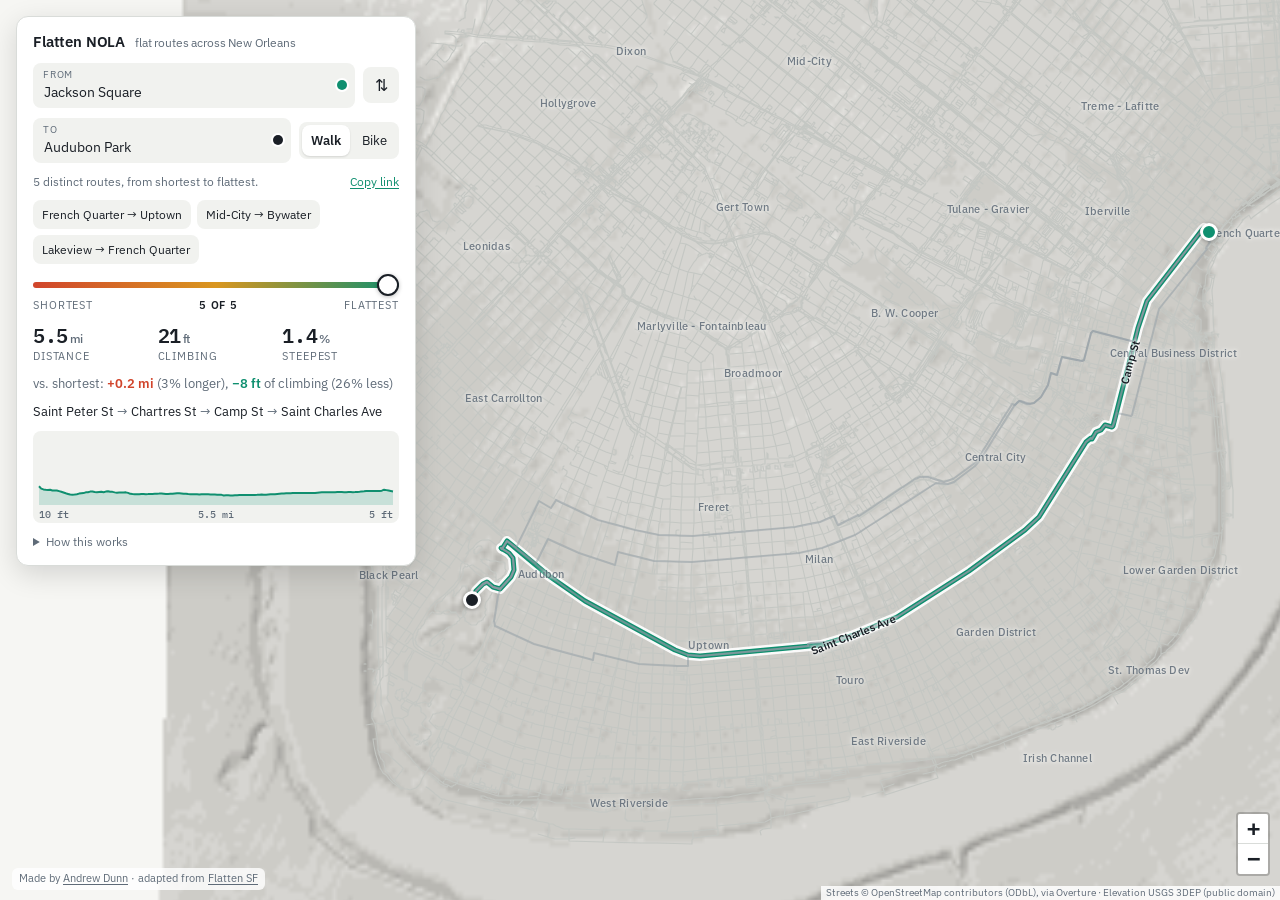
==== commit 329bce89: "Add "Made by Andrew Dunn" credit link to dunn.us Co-Authored-By: Claude Opus 5.5 <noreply@anthropic." ====
--- a/site/index.html
+++ b/site/index.html
@@ -24,7 +24,7 @@
 </head>
 <body>
 <div id="map"></div>
-<div class="credit" id="credit">Adapted from <a href="https://github.com/almostimplemented/flattensf">Flatten SF</a></div>
+<div class="credit" id="credit">Made by <a href="https://dunn.us">Andrew Dunn</a> · adapted from <a href="https://github.com/almostimplemented/flattensf">Flatten SF</a></div>
 <section id="card" aria-label="Flatten NOLA: plan a flat route">
   <h1>Flatten NOLA <small>flat routes across New Orleans</small></h1>
   <div class="row">
@@ -86,7 +86,7 @@
     <a href="https://github.com/almostimplemented/flattensf">Flatten SF</a> (MIT).
     <a href="https://github.com/andrewedunn/flattenola">Source and data notes</a>.</p>
   </details>
-  <p class="credit-inline">Adapted from <a href="https://github.com/almostimplemented/flattensf">Flatten SF</a> (MIT)</p>
+  <p class="credit-inline">Made by <a href="https://dunn.us">Andrew Dunn</a> · adapted from <a href="https://github.com/almostimplemented/flattensf">Flatten SF</a> (MIT)</p>
 </section>
 <script src="leaflet-5a640ff863.js"></script>
 <script>window.DATA = {"manifest":{"arrays":{"node_lon":{"t":"i4","o":0,"n":50979},"node_lat":{"t":"i4","o":203916,"n":50979},"node_flags":{"t":"u1","o":407832,"n":50979},"node_elev":{"t":"i2","o":458811,"n":50979},"indptr":{"t":"i4","o":560769,"n":50980},"geom_off":{"t":"i4","o":764689,"n":73433},"arc_head":{"t":"i4","o":1058421,"n":117780},"arc_edge":{"t":"i4","o":1529541,"n":117780},"arc_len":{"t":"u2","o":2000661,"n":117780},"arc_gain":{"t":"u2","o":2236221,"n":117780},"arc_loss":{"t":"u2","o":2471781,"n":117780},"arc_maxgrade":{"t":"i2","o":2707341,"n":117780},"arc_meangrade":{"t":"u2","o":2942901,"n":117780},"arc_cls":{"t":"u1","o":3178461,"n":117780},"arc_flags":{"t":"u1","o":3296241,"n":117780},"arc_th3":{"t":"u2","o":3414021,"n":117780},"arc_th5":{"t":"u2","o":3649581,"n":117780},"arc_th8":{"t":"u2","o":3885141,"n":117780},"arc_th10":{"t":"u2","o":4120701,"n":117780},"arc_th15":{"t":"u2","o":4356261,"n":117780},"edge_name":{"t":"u2","o":4591821,"n":73432},"edge_cls":{"t":"u1","o":4738685,"n":73432},"edge_bucket":{"t":"u1","o":4812117,"n":73432},"edge_maxgrade":{"t":"u2","o":4885549,"n":73432},"edge_avggrade":{"t":"i2","o":5032413,"n":73432},"edge_len":{"t":"u2","o":5179277,"n":73432},"edge_gainkm":{"t":"u2","o":5326141,"n":73432},"edge_lowstress":{"t":"u1","o":5473005,"n":73432},"addr_street":{"t":"u2","o":5546437,"n":0},"addr_number":{"t":"u2","o":5546437,"n":0},"addr_lon":{"t":"u2","o":5546437,"n":0},"addr_lat":{"t":"u2","o":5546437,"n":0}},"strings":{"geom":{"o":5546437,"b":1183821},"places":{"o":6730258,"b":318316},"addr_streets":{"o":7048574,"b":2}},"bytes":7048576},"meta":{"n_nodes":50979,"n_arcs":117780,"n_edges":73432,"classes":["cycleway","footway","living_street","path","pedestrian","primary","residential","secondary","service","steps","tertiary","track","trunk","unclassified","unknown"],"names":["10th Street","12th Street","14th Street","16th Street","18th Street","20th Street","22nd Street","26th Street","28th Street","30th Street","32nd Street","33rd Street","34th Street","35th Street","36th Street","37th Street","38th Street","39th Street","40th Street","6th Street","7th Street","8th Street","9th Street","A Street","A. P. Tureaud Avenue","Abalon Court","Abbey Drive","Abbington Drive","Aberdeen Road","Abundance Street","Acacia Street","Academy Road","Acadiana Place","Ada Place","Adam Street","Adams Street","Addison Street","Adele Street","Admiralty Court","Adonis Way","Adrian Street","Adventure Avenue","Afton Drive","Agate Street","Agriculture Place","Agriculture Street","Airline Drive","Airway Street","Airwood Street","Alabama Street","Alabo Street","Alba Road","Alba Road East","Alba Road West","Albany Court","Albert Savoy Way","Albert Street","Alc\u00e9e Fortier Boulevard","Alden Place","Alfred Street","Alice Court","Aline Street","Alix Street","Allard Boulevard","Allen Street","Allen Toussaint Boulevard","Allen Toussaint Trail","Allison Road","Almonaster Avenue","Almonaster Bridge","Alonzo Street","Alost Street","Alsace Street","Althea Lane","Alumni Drive","Alvar Street","Alvin Callender Street","Amann Street","Amapola Circle","Amazon Street","Amber Street","Amelia Street","America Street","Americus Street","Amethyst Street","Andover Drive","Andrew Higgins Street","Andry Street","Angela Street","Ani Street","Annandale Court","Anne Marie Court","Annette Street","Annunciation Street","Anson Street","Anthus Lane","Antonine Street","Apache Street","Apollo Street","Apple Street","Appletree Lane","Apricot Street","Arabella Street","Arbor Circle","Arbor Drive","Arbor Lane","Arcadia Lane","Architect Street","Argon Boulevard","Argonne Boulevard","Arizona Street","Army Parkway","Arthur Drive","Arts Street","Ash Street","Ashland Drive","Asphodel Drive","Assumption Place","Athena Avenue","Athis Court","Athis Street","Atlanta Street","Atlantic Avenue","Aubry Street","Audubon Boulevard","Audubon Court","Audubon Place","Audubon Street","Aurora Drive","Aurora Oaks Drive","Austerlitz Street","Avalon Way","Ave Mont Martre","Avenue A","Avenue B","Avenue Bell","Avenue D","Avenue E","Avenue G","Avenue H","Avenue I","Avenue K","Avenue L","Avenue M","Avenue N","Avenue O","Avenue P","Avenue Q","Avenue R","Avenue S","Avenue T","Avenue U","Avenue V","Avenue W","Aviators Street","Avon Park Boulevard","Avoyelles Place","Azalea Lane","Babylon Street","Bacchus Drive","Baccich Street","Bailey Street","Balsam Lane","Bamberry Street","Bamboo Road","Bancroft Drive","Banks Street","Bannonbury Drive","Baronne Street","Barracks Street","Barrett Street","Barrington Court","Barrington Drive East","Barrington Drive West","Bartholomew Street","Baseball Drive","Basin Street","Basinview Drive","Bass Street","Baudin Street","Bauman Street","Bay Street","Bayou Road","Bayouview Court","Beach Drive","Beaconfield Drive","Bear Creek Drive","Beau Bassich Circle","Beau Street","Beaucaire Street","Beauregard Avenue","Beauregard Drive","Beauvoir Court","Beaver Drive","Beck Street","Bedford Drive","Beechcraft Street","Beechwood Court","Beekman Road","Begonia Lane","Behrman Avenue","Behrman Highway","Behrman Place","Belfast Street","Belfort Avenue","Belgrade Street","Bell Avenue","Bell Street","Bellaire Drive","Belle Chasse Street","Bellecastle Street","Belleville Court","Belleville Street","Bellis Lane","Ben Weiner Drive","Bender Drive","Benefit Street","Benjamin Street","Bennett Street","Benson Court","Benson Street","Bent Tree Court","Bentley Drive","Benton Street","Berg Road","Bergerac Place","Berkley Drive","Bermuda Street","Bertha Drive","Bertrand Street","Beryl Street","Bethaney Court","Betty Parker Way","Bienvenue Street","Bienville Street","Big Lake Path","Bill Street","Birch Street","Biscay Street","Bishop Morton Drive","Blair Street","Blanc Place","Bloomingdale Court","Bluebird Street","Bluebonnet Street","Blythe Road","Bodenger Boulevard","Bolivar Street","Bon Homme Richard Court","Bonita Bay Court","Bonita Bay Drive","Bonita Drive","Bordeaux Street","Boston Drive","Botinelli Place","Boulevard Way","Bouny Street","Bourbon Street","Boyd Street","Bradish Alley","Bragg Street","Brainard Street","Branch Drive","Brazillier Island Road","Breakwater Drive","Breedlove Street","Brevard Avenue","Briarheath Drive","Briarheath Road","Briarwood Drive","Bridgehampton Drive","Bright Drive","Brighton Place","Bringier Street","Bristol Place","Britanny Place","Brittany Court","Broad Place","Broadway","Broadway Street","Brookfield Drive","Brooklyn Avenue","Brooks Street","Browning Lane","Brownlee Court","Bruce Avenue","Brunswick Court","Brutus Street","Bruxelles Street","Bryson Street","Buchanan Street","Buffalo Road","Buick Street","Bullard Avenue","Bundy Road","Bungalow Court","Bunker Hill Road","Burbank Drive","Burdette Street","Burgundy Street","Burk Road","Burke Avenue","Burmaster Street","Burthe Street","Butterfield Road","Byrne Place","Byron Street","Cabildo Alley","Cabrini Court","Cactus Lane","Caddie Road","Caddo Place","Cadiz Street","Calais Street","Caldwell Drive","Calhoun Street","Calla Lane","Calliope Street","Camberley Court","Camberley Drive","Cambridge Court","Cambronne Street","Camelia Lane","Camelia Street","Camelia Trace","Camelot Drive","Cameo Street","Cameron Boulevard","Camp Street","Campbell Lane","Camphor Street","Campus Boulevard","Canal Boulevard","Canal Link Bridge","Canal Roadway","Canal Street","Canal Street Neutral Ground","Cannes Street","Canterbury Street","Capdeville Street","Cardenas Drive","Carlisle Court","Carlisle Place","Carlson Drive","Carmel Place","Carmick Street","Carnation Lane","Carnot Street","Carol Sue Avenue","Carole Lane","Caroline Street","Carondelet Street","Carrere Court","Carriage Lane","Carricox Street","Carroll Street","Carte Place","Carter Street","Cartier Avenue","Cartier Drive","Cartwright Drive","Carver Rams Way","Carver Street","Casa Calvo Street","Casimire Street","Castiglione Street","Castine Street","Castle Court","Castle Pines Drive","Castlewood Drive","Catherine Street","Catina Street","Caton Street","Ceasar Drive","Cecil Street","Cedar Lane","Celeste Street","Center Street","Central Avenue","Central Park Place","Cerise Avenue","Cernay Street","Cessna Court","Chadbourne Drive","Chagnard Drive","Chagnard Road","Chalfant Place","Chamberlain Drive","Chanelle Court","Chantilly Drive","Chapelle Street","Charbonnet Street","Charlene Drive","Charles Place","Charlmark Drive","Charlotte Drive","Charlton Drive","Charmes Court","Chartres Street","Chase Drive","Chase Street","Chateau Court","Chatelain Court","Chatham Drive","Chaucer Street","Chef Menteur Highway","Chelsea Drive","Cherbourg Street","Cherlyn Drive","Cherokee Street","Cherry Street","Chesterfield Street","Chestershire Drive","Chestnut Street","Chevy Chase Drive","Chickasaw Street","Chimney Wood Lane","Chippewa Street","Choctaw Street","Christian Lane","Christopher Court","Chrysanthemum Lane","Chrysler Street","Church Street","Churchill Drive","Cindy Place","Citrus Drive","City Park Avenue","Claiborne Drive","Clara Street","Clare Court","Clarence Henry Truckway","Claridge Court","Clayton Avenue","Clematis Street","Clements Drive","Clermont Drive","Cleveland Avenue","Clinton Drive","Clinton Street","Clio Place","Clio Street","Clouet Street","Clover Street","Cloverleaf Road","Clubhouse Drive","Coast Guard Access","Coast Guard Pier Access","Coast Guard Trail","Cobblestone Lane","Cohn Street","Colapissa Street","Colbert Street","Coliseum Street","College Court","Collins Diboll Circle","Colony Court","Columbia Street","Columbus Street","Comet Street","Commerce Street","Commercial Place","Common Place","Common Street","Comus Court","Conery Street","Congress Drive","Congress Street","Connaught Court","Conrad Street","Constance Street","Constantinople Street","Constellation Street","Constitution Place","Constitution Street","Conti Street","Convention Center Boulevard","Coolidge Court","Copernicus Street","Coral Sea Street","Coralie Street","Corinne Street","Cornerstone Boulevard","Coronado Street","Corsica Place","Cosmos Lane","Cotton Street","Count Lane","Countess Lane","Country Club Drive","Couret Place","Court Timber","Cove Drive","Coventry Street","Coveview Court","Cox Street","Craigie Road","Cranbrook Drive","Crane Street","Crescent Park Promenade","Crescent Street","Crestmont Road","Crete Street","Croftway Court","Cromwell Place","Crowder Boulevard","Croyden Avenue","Crozat Street","Crystal Street","Cucullu Street","Cumberland Court","Cunningham Court","Cupid Street","Curie Street","Curran Boulevard","Curran Road","Curtis Drive","Cypress Acres Drive","Cypress Grove Court","Cypress Point Court","Cypress Point Lane","D'Hemecourt Street","Dabadie Street","Dahlia Street","Dahlia Walk","Daisy Lane","Dakin Street","Dale Court","Dale Street","Dalewood Road","Danbury Drive","Daniel Drive","Danneel Street","Danny Drive","Dante Street","Danube Road","Darby Street","Darensburg Court","Darleen Court","Dart Street","Dartmore Drive","Dauphine Street","Dave Dixon Drive","Davey Street","David Street","Dayna Court","De Armas Street","De Battista Place","Deanne Street","Dearborn Street","Deauville Court","Deborah Street","Debore Circle","Debore Drive","Decatur Street","Deer Park Road","Deer Trail","Deerfield Drive","Deerfield Road","Deers Street","Delachaise Street","Delacroix Road","Delaronde Street","Delaware Street","Delery Street","Delgado Drive","Delord Street","Delta Court","Dement Street","Demontluzin Street","Denny Street","Derbes Street","Derby Place","Derbyshire Drive","Desaix Boulevard","Desire Drive","Desire Parkway","Desire Street","Deslonde Street","Desoto Street","Devine Avenue","Diagonal Drive","Diana Street","Dickens Drive","Dinkins Street","Diplomat Street","Division Street","Dixon Street","Dodt Avenue","Dogwood Drive","Dominic Mai Drive","Dominican Street","Dominique Place","Donald Street","Donna Drive","Donner Drive","Doral Court","Dorchester Street","Dorian Street","Dorothea Street","Dorsett Drive","Dorsiere Street","Douglas Street","Dove Street","Dover Lane","Dover Place","Downey Street","Downman Road","Downs Street","Doyle Court","Dreux Avenue","Drexel Drive","Dreyfous Drive","Drifter Lane","Driftwood Drive","Drum Street","Dryades Street","Duane Road","Dublin Street","Dubreuil Street","Duckhook Drive","Dueling Oaks Drive","Duels Street","Dufossat Street","Dugue Street","Duke Court","Dumaine Street","Dundee Street","Dune Drive","Dunlieth Court","Duplessis Street","Dupont Drive","Durbridge Drive","Durham Drive","Dutch Alley","Dwyer Boulevard","Dwyer Road","E Greenbrier Drive","Eads Street","Eagle Street","Eagle Trace Drive","Earhart Boulevard","East 3rd Street","East 6th Street","East 9th Street","East Adams Court","East Badine Street","East Blue Ridge Court","East Butterfly Circle","East Deer Park Boulevard","East Drive","East Forest Isle Court","East Forest Isle Drive","East Hermes Street","East Idlewood Court","East Laverne Street","East Lemans Street","East Marais Street","East Marchand Drive","East Nemours Street","East Niagara Circle","East Park Place","East Point Court","East Poland Avenue","East Renaissance Court","East Saint Andrews Circle","East Tamaron Boulevard","Easter Lane","Easterlyn Circle","Eastern Street","Eastmore Road","Eastover Drive","Eastview Drive","Ebbtide Court","Ebbtide Drive","Eden Street","Edenbord Road","Edenboro Court","Edge Street","Edgefield Drive","Edgelake Court","Edinburgh Street","Edith Weston Place","Edna Street","Edward Street","Egania Street","Egret Street","El Dorado Street","Elaine","Elaine Place","Elba Street","Elder Street","Eleonore Street","Eliza Street","Elizardi Boulevard","Elk Place","Ellen Park Place","Ellis Street","Elm Lane","Elmdale Road","Elmira Avenue","Elmwood Park Drive","Elton Court","Elysian Fields Avenue","Emerald Avenue","Emmett W. Bashful Boulevard","Emory Road","Empress Street","Encampment Street","Endeavors Court","Endston Court","Engineering Road","English Turn Court","English Turn Drive","English Turn Lane","English Turn Parkway","Enrique Alvarez Drive","Erato Street","Erickson Avenue","Erie Street","Erin Drive","Ernest Street","Esplanade Ave. Path","Esplanade Avenue","Essex Court","Esteban Street","Ethel Lane","Eton Street","Eugenie Court","Eunice Street","Euphrosine Street","Euterpe Street","Evangeline Drive","Eve Street","Evelina Street","Evelyn Court","Everett Place","Everglades Drive","Evergreen Avenue","Exchange Place","Exeter Street","Expedition Drive","Explorers Avenue","Exposition Boulevard","Fairfax Place","Fairmont Drive","Fairview Court","Fairway Boulevard","Fairway Drive","Fairway Oaks Drive","Falmouth Drive","Farragut Street","Farwood Drive","Fats Domino Avenue","Feliciana Drive","Feliciana Street","Felicity Street","Fern Court","Fern Street","Fernley Drive","Ferry Place","Festival Grounds Path","Fields Street","Fieldston Road","Fiesta Street","Fig Street","Filmore Avenue","Finch Street","Finchley Road","Finland Place","First Street","Fitzhenry Court","Five Oaks Drive","Flake Avenue","Flamingo Street","Flanders Street","Fleur de Lis Drive","Flood Street","Floral Park","Florence Avenue","Florence Drive","Florence Park","Florida Avenue","Florida Boulevard","Florita Court","Flossmoor Drive","Flounder Street","Flowerdale Court","Foch Road","Fontainebleau Drive","Fordham Court","Forest Glen Road","Forest Isle Drive","Forest Oaks Lane","Forest Park Lane","Forshey Street","Forstall Street","Fort Macomb Road","Fortin Street","Fortress Road","Forum Road","Foucher Street","Founders Court","Founders Road","Fourth Street","Foxcroft Drive","Foy Street","France Road","France Road Parkway","France Street","Francesco Court","Francis Drive","Francisco Verrett Drive","Frankfort Street","Franklin Arcade","Franklin Avenue","Franklin Court","Franklin D. Roosevelt Mall","Fremont Street","French Market Place","French Street","Frenchmen Street","Freret Street","Frey Place","Friar Tuck Drive","Friederichs Drive","Friedrichs Avenue","Front Street","Frontage Place","Frontage Road","Fuchsia Street","Fulton Street","Gabriel Drive","Gaiennie Street","Gaines Street","Galahad Drive","Gallatin Street","Gallier Drive","Gallier Street","Gallinghouse Street","Gannon Road","Garden Lane","Garden Oaks Drive","Gardena Drive","Gardenia Lane","Garfield Street","Garnet Street","Gaulding Street","Gawain Drive","Gayoso Bridge","Gem Street","Gen Collins Avenue","General Diaz Street","General Early Street","General Haig Street","General Meyer Avenue","General Ogden Street","General Pershing Street","General Taylor Street","General de Gaulle Drive","Geneva Street","Genoa Street","Gentilly Boulevard","George 'Nick' Connor Drive","Georgia Street","Germain Street","Gervais Street","Gibson Street","Gilbert Street","Girod Street","Glacier Court","Gladiolus Street","Gladstone Drive","Glen Abby Way","Glengary Road","Glenn Street","Glouster Road","Goldring Woldenberg Park","Golf Drive","Good Drive","Gordon Plaza Drive","Gordon Street","Government Street","Governor Nicholls Street","Grain Elevator Road","Granada Drive","Grand Avenue","Grand Bayou Drive","Grand Canyon Court","Grand Canyon Drive","Grand Cypress Court","Grand Route Saint John","Grand Street","Grand Teton Street","Grant","Grant Street","Granville Street","Grape Street","Gravier Street","Green Street","Green Trails Drive","Greenbrier Court","Greenbrier Drive","Greenmount Drive","Greenpoint Drive","Greenwood Street","Greg Drive","Grenadine Street","Grey Oaks Drive","Guadalcanal Street","Guildford Road","Gull Street","Gus Street","Hagan Avenue","Haik Drive","Halsey Avenue","Hamburg Street","Hamilton Street","Hamlin Street","Hammond Street","Hampson Street","Hancock Street","Haney Drive","Hanover Road","Hansbrough Avenue","Harbor Circle","Harbour Court","Harbour Town Court","Harbourview Drive","Harcourt Drive","Harding Drive","Harmony Street","Harney Street","Harrison Avenue","Harrison Court","Harrow Drive","Hart Street","Harwood Drive","Hastings Place","Hathaway Place","Hauck Drive","Havana Place","Havana Street","Hawk Street","Hawthorne Place","Hay Place","Haydel Street","Hayne Boulevard","Heather Court","Heaton Street","Hector Avenue","Hedwige Lane","Helena Street","Hempstead Road","Hendee Street","Henderson Street","Henley Street","Henri Drive","Henriette DeLille","Henry Clay Avenue","Henry Street","Henry Thomas Drive","Herald Street","Herbert Drive","Heritage Drive","Heritage Lane","Herman Street","Hermosa Street","Hero Boulevard","Heron Street","Herschel Street","Hesser Street","Hessler Drive","Hewes Street","Hiawatha Street","Hickerson Street","Hickman Street","Hickory Street","Hidalgo Street","Higgins Boulevard","High Court","Hillary Street","Hillwood Street","Holiday Drive","Holiday Place","Holley Lane","Holly Grove Street","Hollygrove Street","Hollyhock Lane","Holmes Boulevard","Homedale Avenue","Homer Plessy Way","Homer Street","Honeysuckle Lane","Hope Street","Horace Street","Horizon Court","Horizon Drive","Horseshoe","Horseshoe Bend","Hospital Road","Howard Avenue","Hubbell Road","Hudson Place","Hudson Street","Humanity Street","Hunley Lane","Huntington Park Drive","Huntlee Drive","Hurst Street","Huso Street","Hyacinth Street","Hybiscus Lane","Hydrangea Lane","Hyman Place","I 10 Service Road","I- 10 Service Road","I-10 Service Road","Iberville Street","Ibis Street","Ida Street","Idaho Street","Ideal Place","Igor I Sikorsky","Illinois Street","Independence Street","Indiana Street","Industrial Court","Industrial Parkway","Industry Street","Inlet Lane","Interchange Rdwy","Intracoastal Drive","Intrepid Street","Inwood Avenue","Iowa Street","Irby Street","Iris Street","Iroquois Street","Irving Street","Isabell Street","Isadore Street","Island Club Drive","Ivory Street","Ivy Lane","Jack Wyman Road","Jackson Avenue","Jackson Barracks","Jackson Street","Jacobs Drive","Jacquelyn Court","Jade Street","Jahncke Road","Jamison Street","Jane Place","Janet Yullman Way","Japonica Street","Jarrell Drive","Jasmine Street","Jay Street","Jeanne Court","Jeannette Street","Jeannie Marie Place","Jefferson Avenue","Jefferson Highway","Jefferson Street","Jena Street","Jennifer Street","Jewel Street","Jo Ann Place","John Churchill Chase Street","Johnny Jackson Jr Boulevard","Joliet Street","Jonlee Drive","Jonquil Street","Joseph Court","Joseph Guillaume Place","Joseph Street","Josephine Street","Jourdan Avenue","Jourdan Road","Joycelyn Drive","Julia Street","Jumonville Street","Kabel Drive","Kansas Street","Kathleen Street","Kathy Court","Keating Drive","Keats Street","Ken Court","Kendall Drive","Kenilworth Street","Kenison Street","Kennon Avenue","Kensington Boulevard","Kent Drive","Kentucky Street","Kenyon Road","Kerlerec Street","Keubel Drive","Killdeer Street","Kim Court","Kim Drive","Kimi O'Gray Avenue","King Drive","King Richard Drive","Kings Canyon Drive","Kingsmill Lane","Kingsport Boulevard","Kingston Court","Kingsway Drive East","Kingswood Drive","Kinneil Road","Knight Drive","Knightway Drive","Kraft Place","Kristen Court","L and A Road","L. B. Landry Avenue","La Salle Place","La Salle Street","Lacombe Street","Lacour Monique Street","Lady Gray Street","Lafaye Street","Lafayette Street","Lafitte Greenway","Lafitte Street","Lafon Drive","Lafourche Street","Lafreniere Street","Lagoon Drive","Laharpe Street","Laine Avenue","Lake Avenue","Lake Barrington Drive","Lake Breeze Drive","Lake Forest Boulevard","Lake Marina Avenue","Lake Oaks Parkway","Lake Terrace Drive","Lake Willow Drive","Lakeland Court","Lakeshore Drive","Lakeshore Parkway","Lakeview Court","Lakeway Court","Lakewood Estates Drive","Lakewood Place","Lakewood Street","Lamanche Street","Lamarque Street","Lamb Road","Lancaster Street","Lancelot Drive","Lane Street","Lang Street","Langles Bridge","Lapeyrouse Street","Larchmont Place","Lark Circle","Lark Street","Larkin Path","Larkspur Lane","Lasalle Street","Last Street","Lauradale Drive","Laurel Street","Lausat Place","Laussat Place","Laval Street","Lavender Street","Lavergne Street","Law Road","Law Street","Lawrence Road","Lawrence Street","Leake Avenue","Leboeuf Street","Leda Street","Leeds Street","Lees Lane","Leeward Court","Lehigh Street","Lelong Drive","Lemans Street","Lemon Street","Lemoyne Street","Lennox Boulevard","Lennox Court","Leon C. Simon Drive","Leonidas Street","Leontine Street","Lepage Street","Leroy Johnson Drive","Leslie Lane","Lesseps Street","Levee Road","Lewis Road","Lexington Street","Liberty Terrace","Ligustrum Drive","Lilac Street","Lilevy Street","Lilly Lane","Lincoln Court","Linden Street","Lipsey Street","Lisbon Street","Little John Drive","Livaudais Street","Live Oak Place","Live Oak Street","Livingston Street","Lizardi Street","Locust Street","Lombard Street","Lomond Road","London Avenue","London Drive","Lonely Oak Drive","Longfellow Drive","Longview Drive","Lopez Bridge","Lotus Street","Louis Prima Court","Louis Prima Drive West","Louis Xiv Street","Louisa Street","Louisiana Avenue","Louisiana Avenue Parkway","Louisiana Hwy 406","Louisville Street","Louque Place","Lourdes Street","Lowerline Street","Loyola Avenue","Lucerne Street","Lucrino Drive","Luna Street","Lurline Street","Lynhuber Street","Lyons Street","Macarthur Boulevard","Mackenzie Street","Madison Avenue","Madison Street","Madrid Court","Madrid Street","Maestri Bridge","Magazine Street","Magellan Street","Magic Street","Magnolia Lane","Magnolia Street","Maid Marion Drive","Main Street","Maine Street","Majestic Oaks Drive","Majestic Place","Major Drive","Malvern Street","Manasses Place","Manchester Street","Mandarin Street","Mandeville ADA crossing","Mandeville Street","Mandolin Street","Mansfield Avenue","Manuel","Maple Leaf Drive","Maple Ridge Drive","Maple Street","Maple Wood Drive","Mar Avenue","Marais Street","Marcia Avenue","Marconi Drive","Marconi Drive Bike Path","Marconi Multi-Use Path","Marconi Trail","Marcus Christian Circle","Mardi Gras Boulevard","Mardi Gras Boulevard Trail","Marengo Street","Margaret Ann Drive","Margaret Place","Marie Street","Marigny Street","Marigold Lane","Mariners Cove East","Mariners Cove North","Mariners Cove West","Marjorie Lane","Mark Twain Drive","Market Street","Marks Street","Marlborough Gate Place","Marque Drive","Marque Street","Marques Road","Marquette Place","Marquis Street","Marr Avenue","Mars Place","Marseille Street","Marshall Foch Street","Martin Drive","Martin Luther King Jr Boulevard","Martin Street","Martinique Alley","Mary Jane Lane","Maryland Drive","Marywood Court","Masefield Street","Maucele Road","Mauldin Street","Maumus Avenue","Maura Place","Maurepas Street","Maxine Drive","Mayn Street","Mayne Street","Mayo Boulevard","Mazant Street","Mc Coy Street","Mc Farland Street","Mc Kenna Street","Mc Raven Court","McAlister Drive","McAlister Place","McDonough Street","McKendall Place","Meadow Bank Drive","Meadow Park Lane","Means Avenue","Mediamolle Drive","Medlock Street","Mehle Street","Melodia Court","Melpomene Street","Melrose Street","Memorial Park Drive","Memphis Street","Mendez Street","Mercedes Boulevard","Mercier Street","Merrill Street","Metairie Avenue","Metairie Road","Metairie-Hammond Highway","Methodist Hospital Street","Metropolitan Drive","Metropolitan Street","Mexico Street","Meyn Street","Michael Street","Michigan Street","Michoud Boulevard","Michoud Facility Road","Middle Pk Place","Middleboro Road","Midlothan Street","Midpoint Drive","Milan Street","Miles Drive","Mill Street","Millaudon Street","Milne Boulevard","Milneberg Road","Milton Street","Mimosa Court","Mimosa Drive","Mirabeau Avenue","Mississippi River Trail","Mistletoe Street","Mithra Street","Mobile Street","Monplaiser Place","Monroe Court","Monroe Street","Montegut Drive","Montegut Street","Monterey Street","Monticello","Monticello Avenue","Monticello Street","Montpelier Street","Montreal Street","Moonwalk","Moore Drive","Moqueur Lane","Morel Street","Morgan Street","Morrice Duncan Drive","Morrison Court","Morrison Road","Moss Street","Mound Avenue","Mouton Street","Muirfield Place","Mullet Street","Murano Road","Murl Street","Music Street","Mustang Drive","My-Viet Drive","Myrtle Street","Mystery Street","Naples Circle","Napoleon Avenue","Narcissus Street","Nash Street","Nashville Avenue","Nassau Drive","Nasturtium Lane","Natalie Lane","Natchez Street","Navarre Avenue","Navigation Court","Neil Avenue","Nelson Street","Nemo Court","Neptune Court","Neron Place","Nevada Street","New Basin Canal Trail","New Basin Way","New Castle Street","New England Drive","New Hampshire Drive","New Orleans Storm Surge Barrier","New Orleans Street","New Orleans-Hammond Highway","New York Circle","New York Street","Newcomb Boulevard","Newcomb Place","Newton Street","Nie Parkway","Nighthart Street","Nile Street","Nina Street","Nolan Street","Norgate Road","Norland Avenue","Norman C. Francis Trail","Norman Mayer Avenue","North Alexander Street","North Anthony Street","North Bernadotte Street","North Broad Street","North Bunny Friend Street","North Butterfly Circle","North Carrollton Avenue","North Cavelier Drive","North Claiborne Avenue","North Clark Street","North Coronet Court","North Cortez Street","North Derbigny Street","North Diamond Street","North Dorgenois Street","North Dupre Street","North Easterlyn Circle","North Front Boulevard","North Galvez Street","North Gayoso Street","North Genois Street","North Hardy Street","North Hennessey Street","North Homestead Drive","North I-10 Service Road East","North Idlewood Court","North Johnson Street","North Lake Carmel Drive","North Lark Street","North Lemans Street","North Little Woods Drive","North Lopez Street","North Maestri Street","North Marlin Court","North Miro Street","North Murat Street","North Nemours Street","North Niagara Circle","North Norman C. Francis Parkway","North Oakridge Court","North Olympia Street","North Park Place","North Peters Street","North Pierce Street","North Prieur Street","North Rampart Street","North Rendon Street","North Roadway Street","North Robertson Street","North Rocheblave Street","North Roman Street","North Rue Marcel","North Saint Andrews Circle","North Salcedo Street","North Scott Street","North Solomon Street","North St Patrick Street","North Tamaron Boulevard","North Teak Avenue","North Telemachus Street","North Tonti Street","North Villere Street","North White Street","North Wren Street","North forest Drive","Northgate Drive","Northline Street","Norwood Court","Notaway Lane","Notre Dame Street","Nottingham Drive","Numa Street","Nunez Street","Nuns Street","O Dwyer Place","O'Bannon Street","O'Keefe Avenue","O'Reilly Street","Oak Alley Drive","Oak Place","Oak Street","Oakland Drive","Oakmont Drive","Oakwood Drive","Octavia Street","Odeon Street","Odin Street","Old Chef Menteur Road","Old Galvez Street","Old Gentilly Road","Old Prieur Street","Old Roman Street","Old Saint Bernard Street","Old Spanish Trail","Oleander Street","Oled Drive","Olga Avenue","Olive Street","Oliver Street","Oliver White Avenue","Olivier Street","Olsin Street","Olympia Circle","Olympic Court","Oneida Street","Onyx Street","Onzaga Street","Opal Street","Opelousas Avenue","Orange Street","Orchid Street","Oregon Street","Oretha C Haley Boulevard","Orin Street","Oriole Street","Orleans Avenue","Orleans Street","Orpheum Avenue","Orpheus Court","Overton Drive","Owens Boulevard","Oxford Place","Pace Boulevard","Pacific Avenue","Packard Street","Painters Street","Palace Street","Palm Street","Palm Terrace","Palmer Avenue","Palmetto Street","Palmyra Street","Pamela Street","Panama Court","Pandora Street","Panola Street","Pansy Lane","Papania Drive","Par Four Drive","Parc Brittany Boulevard","Paris Avenue","Paris Road","Park Boulevard","Park Island Drive","Park Place Drive","Park Timbers Drive","Parkside Court","Parkview Place","Parkwood Court North","Parkwood Court South","Parlange Court","Parry Street","Partridge Lane","Pass Drive","Passera Court","Pasteur Boulevard","Patio Way","Patricia Street","Patterson Drive","Patterson Road","Patton Street","Pauger Street","Paul Morphy Street","Paul Street","Paula Street","Pauline Drive","Pauline Street","Peace Court","Peach","Peach Street","Peach Tree Court","Pear Street","Pearl Street","Pebble Beach Lane","Pebble Drive","Pecan Street","Peete Street","Pelican Avenue","Pelopidas Street","Peltier Drive","Pembrook Drive","Peniston Street","Penn Street","Pentland Drive","Peony Street","Peoples Avenue","Peoples Street","Perdido Street","Pere Antoine Alley","Perelli Drive","Perlita Drive","Perlita Street","Perrault Walk","Perrier Street","Perrin Street","Perry Street","Perth Street","Petit Bayou Lane","Petunia Lane","Philip Street","Picayune Place","Picheloup Place","Piedmont Drive","Pierres Court","Piety Drive","Piety Street","Piety Street Arch","Pin Oak Avenue","Pine Street","Pine Valley Drive","Pinebrook Drive","Pineda Street","Pinehurst Court","Pinehurst Drive","Pineridge Street","Pines Boulevard","Pinewood Court","Pink Street","Pirate Alley","Pitt Street","Pittari Place","Placid Street","Plainfield Drive","Plaquemine Street","Plauche Circle","Plaza Drive","Pleasant Street","Pleasure Street","Plover Street","Plum Orchard Street","Plum Street","Plymouth Place","Pocahontas Street","Poche Court West","Poe Street","Poeyfarre Street","Poinsettia Lane","Point Coupee Place","Poitevent Avenue","Poland Avenue","Polk Avenue","Polk Street","Polymnia Street","Pompano Street","Ponce de Leon Street","Pontalba Street","Pontchartrain Boulevard","Pope Street","Poplar Lane","Poplar Street","Poppy Lane","Port Street","Port of New Orleans Place","Portage Place","Porteous Street","Portland Street","Post Oak Avenue","Potomac Street","Powder Street","Powhattan Street","Poydras Street","Prancer Street","Praro Street","Pratt Drive","Pratt Place","Prentiss Avenue","Press Court","Press Drive","Press Street","Pressburg Street","Preston Place","Primeaux Drive","Primrose Drive","Prince Lane","Princess Lane","Pritchard Place","Providence Place","Provincial Place","Prytania Street","Ptolemy Street","Public Road","Pyramid Street","Quail Creek Lane","Quail Run Court","Quaker Street","Queen Mary Drive","Queensway Drive","Queisser Street","Quince Street","Rabbits Street","Race Street","Rail Street","Ramsey Drive","Randolph Avenue","Rankin Street","Ransom Street","Raphael Semmes Street","Rapides Drive","Raspberry Street","Ray Avenue","Raymond Joseph Drive","Rayne Drive","Read Boulevard","Read Lane","Red Allen Way","Red Cypress Drive","Red Maple Drive","Red Oak Court","Red Oak Drive","Redfish Street","Redwood Lane","Redwood Street","Reel Street","Reelfoot Street","Regency Mall Street","Regent Street","Reindeer Street","Religious Street","Republic Street","Restgate Road","Revel Street","Reverend John Raphael Junior Way","Rex Place","Reynes Street","Rhodes Avenue","Rhodes Drive","Richard Street","Richland Road","Richmond Place","Rickert Drive","Ricks Place","Ridgefield Drive","Ridgeway Boulevard","Ridgeway Place","Ring Street","Ringold Street","River Oaks Drive","River Road","River Street","Rivertree Court","Riviera Avenue","Robert Street","Robin Street","Robinhood Drive","Rochon Drive","Rockton Circle East","Rockton Circle West","Roclay Street","Roder Street","Roffignac Street","Roger Drive","Roger Williams Street","Romulus Street","Roneagle Way","Roosevelt Mall Street","Roosevelt Place","Roosevelt Way","Rosa Park","Rosalia Drive","Rosalie Alley","Rosary Drive","Rose Street","Rosebud Street","Rosedale Drive","Rosedown Court","Roselyn Park Place","Rosemary Place","Rosemont Place","Rosewood Place","Rosiere Street","Rousseau Street","Rousselin Drive","Roy Street","Royal Street","Ruby Street","Ruck Street","Rue Andree","Rue Colette","Rue Delphine","Rue Denise","Rue Michele","Rue Mignon","Rue Nadine","Rue Nichole","Rue Notre Dame","Rue Parc Fontaine","Rue Renee","Rue Saint Louis","Rue Saint Michael","Rue St Louis XIV","Rue le Ville","Rugby Court","Rupp Street","Rusty Rainbow","Sabine Street","Sage Street","Saigon Drive","Sail Street","Saint Andrew Street","Saint Ann Street","Saint Anthony Avenue","Saint Anthony Street","Saint Bernard Avenue","Saint Charles Avenue","Saint Claude Avenue","Saint Claude Court","Saint Denis Street","Saint Ferdinand Drive","Saint Ferdinand Street","Saint Helena Place","Saint James Street","Saint John Court","Saint Joseph Street","Saint Louis Street","Saint Marie Court","Saint Marie Drive","Saint Mary Street","Saint Maurice Avenue","Saint Nick Street","Saint Peter Street","Saint Philip Street","Saint Roch Avenue","Saint Stephen Drive","Saint Thomas Street","Saint Vincent Street","Salcedo Street","Salem Drive","Saltus Street","Samovar Drive","San Giorgio Street","San Marco Drive","San Remo Drive","San Trovasso Street","Sanctuary Drive","Sand Street","Sandalwood Street","Sandhurst Drive","Sandpiper Drive","Sandra Drive","Sandy Cove Drive","Sapphire Street","Sardonyx Street","Saturn Boulevard","Sauvage Street","Saux Lane","Savage Street","Savoie Court","Schemkel Drive","Schindler Drive","Schmaltz Drive","Scottsdale Drive","Scottwood Drive","Scotwood Drive","Seabrook Bridge","Seabrook Place","Seattle Street","Seawood Street","Second Street","Seguin Street","Seine Court","Seine Street","Selma Avenue","Selma Street","Seminary Place","Seminole Place","Semmes Street","Senate Street","Serantine Street","Sere Street","Service Alley","Seven Oaks Road","Seville Drive","Sevres Street","Shadow Lane","Shadowlawn Drive","Shalett Street","Shalimar Drive","Shamrock Drive","Sharon Drive","Shaw Avenue","Sheephead Street","Sheffield Street","Shelly Street","Shepard Court","Shepard Street","Sherwood Drive","Sherwood Forest Drive","Shetland Drive","Shirley Drive","Shirley Taylor Street","Shoal Creek Drive","Shorewood Boulevard","Short Street","Shubert Street","Shubrick Street","Sidney Duplessis Drive","Sidney Street","Sierra Madre Street","Silver Maple Court","Simmons Drive","Simms Street","Simon Bolivar Avenue","Sister Street","Skyview Drive","Smith Street","Snipe Street","Socrates Street","Soldiers Street","Solomon Place","Somerset Drive","Soniat Street","Sophie Wright Place","Soraparu Street","South Alexander Street","South Anthony Street","South Bernadotte Street","South Broad Avenue","South Broad Street","South Bunny Friend Street","South Carrollton Avenue","South Claiborne Ave","South Claiborne Avenue","South Clark Street","South Coronet Court","South Cortez Street","South Derbigny Street","South Diamond Street","South Dorgenois Street","South Dupre Street","South Easterlyn Circle","South Eastover Drive","South Front Street","South Galvez Street","South Gayoso Street","South Genois Street","South Hardy Street","South Hennessey Street","South Hermes Street","South Idlewood Court","South Johnson Street","South Lark Street","South Laverne Street","South Liberty Street","South Little Woods Drive","South Lopez Street","South Maestri Street","South Miro Street","South Muirfield Circle","South Murat Street","South Norman C. Francis Parkway","South Oak Ridge Court","South Olympia Street","South Park Place","South Peters Street","South Pierce Street","South Prieur Street","South Rampart Street","South Rendon Street","South Roadway Street","South Robertson Street","South Rocheblave Street","South Roman Street","South Salcedo Street","South Saratoga Street","South Scott Street","South Solomon Street","South St Patrick Street","South Tamaron Boulevard","South Telemachus Street","South Tonti Street","South Villere Street","South White Street","South Wren Street","Southampton Drive","Southlawn Boulevard","Spain Street","Spanish Fort Boulevard","Spanish Fort Shell Road","Spencer Avenue","Springbrook Lane","Springlake Drive","Springwood Street","Spruce Street","Spyglass Court","St Anthony Avenue","St Ferdinand Drive","St Ferdinand Street","St Joseph Street","St Peter Street","St Roch Avenue","St Thomas Street","Stadium Drive","Stafford Place","Stanton Road","Star Street","Stars and Stripes Boulevard","State Street","State Street Drive","Steeple Chase Lane","Stemway Drive","Stephen Girard Avenue","Stewart Court","Stillwater Drive","Stilt Street","Stonewood Street","Story Street","Strand Court","Strasbourg Court","Stratford Place","Strathmore Drive","Stroelitz Street","Stumpf Boulevard","Stutz Street","Suffolk Drive","Sugar Bowl Drive","Sugarberry Lane","Sullen Place","Sullivan Place","Sumner Street","Sumpter Street","Sun Street","Sunset Avenue","Superior Drive","Surekote Road","Surf Street","Sutton Place","Swallow Street","Swan Street","Swift Street","Sybil Street","Sycamore Street","Sylvia Drive","Symmes Avenue","Tacoma Street","Taft Place","Tall Oak Drive","Tall Pines Drive","Tall Timbers Drive","Tanner S. Davis Drive","Tara Lane","Tarpon Street","Tasha Place","Tchoupitoulas Street","Teche Street","Tecumseh Street","Tenebrach Street","Tennessee Street","Tennyson Place","Tensas Street","Tern Street","Terpsichore Street","Terry Parkway","Terry Street","Texas Drive","Thalia Street","Thames Street","Thayer Street","Third Street","Thomas Street","Thor Court","Thornley Drive","Thrasher Street","Thrush Street","Tilbury Road","Tilford Road","Timber Bluff Lane","Timber Crest Drive","Timber Grove","Timber Haven Drive","Timber Haven Lane","Timber Ridge Court","Timber Wolf Lane","Timoleon Street","Tita Street","Todd Place","Toledano Street","Topaz Street","Torrey Pines Drive","Touch\u00e9 Road","Toulon Street","Toulouse Street","Touro Street","Townsend Place","Trade Winds Court","Trafalgar Street","Trapier Avenue","Trappers Court","Treasure Street","Treme Street","Treves Street","Triangle Street","Trianon Plaza","Tricia Court","Tricou Street","Trieste Street","Tropic Drive","Trout Road","Tudo Drive","Tudor Court","Tulane Avenue","Tulip Lane","Tulip Street","Tullis Drive","Tulsa Street","Tunica Street","Tupelo Street","Turnberry Drive","Turquoise Street","Tynecastle Drive","U.S. Coast Guard - Station New Orleans","USCG","Ulloa Street","Union Street","Unity Drive","Upperline Street","Urania Street","Urquhart Street","Ursula Spencer Way","Ursulines Avenue","Urville Street","Utah Street","Valence Street","Valentine Court","Valjean Street","Vallette Street","Valmont Street","Vam Buren Street","Van Avenue","Vanchu Drive","Vanderkloot Avenue","Velie Street","Vendome Place","Vendome place","Venice Boulevard","Venus Street","Verbena Street","Vermillion Boulevard","Verna Street","Veronese Street","Verret Street","Versailles Boulevard","Vespasian Boulevard","Vespasian Street","Veterans Boulevard","Veterans Memorial Boulevard","Vicksburg Street","Victoria Street","Victory Avenue","Victory Drive","Victory In Japan Road","Victory Road","Vienna Court","Vienna Street","Vignaud Street","Villere Street","Vincennes Place","Vincent Road","Vine Street","Vineyard Place","Viola Lane","Viola Street","Violet Street","Virgil Boulevard","Virgil Street","Virgilian Street","Virginia Court","Virginia Marie Street","Virginia Street","Vision Drive","Vivian Court","Vixen Street","Voisin Street","Voyageur Court","Voyageur Drive","W Greenbrier Drive","Wabash Street","Wadsworth Drive","Wagner Street","Wainwright Drive","Wakefield Place","Waldo Drive","Wales Street","Walker Street","Wall Boulevard","Wall Boulevard Bike Lane","Wallace Drive","Walmsley Avenue","Walnut Street","Walter Beech Street","Walter Scott Street","Walter Street","Warbler Street","Warfield Street","Warren Drive","Warrington Drive","Warwick Court","Washington Avenue","Waterford Boulevard","Waterford Street","Wave Drive","Waverly Drive","Wax Myrtle Place","Wax Myrtle place","Wayfarer Street","Wayside Drive","Weaver Avenue","Weaver Road","Webster Street","Weiblen Place","Wellington Avenue","Wendy Lane","Wentworth Drive","Werner Drive","West Academy Road","West Adams Court","West Badine Street","West Blue Ridge Court","West Brooks Street","West Cavelier Drive","West Deer Park Boulevard","West Drive","West End Boulevard","West Esplanade Avenue","West Forest Isle Drive","West Harney Street","West Harrison Avenue","West Homestead Drive","West Judge Perez Drive","West Kenilworth Street","West Laverne Street","West Marlin Court","West Park Place","West Renaissance Court","West Road","West Roadway Street","West Robert E Lee Boulevard","West Saint Andrews Circle","West Sandy Cove Drive","West St Roch Avenue","West Stadium Drive","West Tamaron Boulevard","West Westpark Drive","West forest Drive","Westbank Expressway","Westbank Expressway Trail","Westbend Parkway","Westbrook Drive","Westchester Place","Westchester Street","Western Street","Westfield Avenue","Westgrove Park","Westhaven Drive","Westlake Drive","Westpark Court","Wheaton Circle East","Wheaton Circle West","Whipple Street","White Oak Avenue","Whiteside Road","Whitmore Place","Whitney Avenue","Wickfield Drive","Wildair Drive","Wilkinson Street","Will Stutley Drive","Willet Street","William Street","Willow Brae Drive","Willow Drive","Willow Street","Willowbrook Drive","Wilshire Place","Wilson Avenue","Wilson Drive","Wilton Drive","Wiltz Lane","Wimbledon Court","Winchester Park Drive","Windsor Drive","Windward Court","Wingate Drive","Winners Circle","Winrock Drive","Winston Street","Winthrop Place","Winthrop Street","Wirth Place","Wisner Boulevard","Wisner Shared Use Path Extension","Wisner Trail","Wisteria Street","Woodbine Drive","Woodland Drive","Woodland Highway","Woodland Place","Woodland Street","Woodlawn Place","Woodruff Street","Woodvine Lane","Worcester Drive","Wren Street","Wright Avenue","Wright Road","Wuerpel Street","Yardley Road","Yellowstone Court","Yellowstone Drive","York Street","Yorktown Drive","Yosemite Drive","Yupon Street","Zachary Taylor Drive","Zenith Street","Zeno Place","Zimpel Street","Zimple Street","Zinnia Lane","Zion Street","Zircon Street","Zoo Drive"],"thresholds":[3,5,8,10,15],"scales":{"dm":20.0,"cm":100.0,"grade":10000.0,"coord":1000000.0},"profiles":{"shortest":{"alpha":0.0,"beta":0.0,"gamma":0.0,"penalties":[0,0,0,0,0],"extreme":0.0,"use_class_multiplier":false},"min_climb":{"alpha":120.0,"beta":0.0,"gamma":0.0,"penalties":[0,0,0,0,0],"extreme":0.0,"use_class_multiplier":true},"grade_averse":{"alpha":4.0,"beta":12.0,"gamma":6.0,"penalties":[0.25,1.0,3.0,6.0,15.0],"extreme":15.0,"use_class_multiplier":true},"balanced":{"alpha":14.0,"beta":2.0,"gamma":2.0,"penalties":[0.25,0.75,2.0,4.0,10.0],"extreme":10.0,"use_class_multiplier":true}},"multipliers":{"walk":[1.0,1.0,1.0,1.0,1.0,1.05,1.0,1.0,1.0,1.6,1.0,1.0,1.15,1.0,1.0],"bike":[0.85,1.5,0.9,1.1,1.4,1.45,0.95,1.2,1.0,1.0,1.0,1.0,1.9,1.0,1.0]}},"addr":{"origin":[-90.142,29.864],"step":1e-05},"labels":[{"n":"Algiers Point","lon":-90.05225,"lat":29.95256},{"n":"Audubon","lon":-90.12234,"lat":29.93265},{"n":"B. W. Cooper","lon":-90.09205,"lat":29.952},{"n":"Bayou St. John","lon":-90.08442,"lat":29.97618},{"n":"Behrman","lon":-90.02616,"lat":29.93252},{"n":"Black Pearl","lon":-90.13593,"lat":29.93254},{"n":"Broadmoor","lon":-90.10459,"lat":29.94758},{"n":"Bywater","lon":-90.04752,"lat":29.96785},{"n":"Central Business District","lon":-90.07153,"lat":29.94908},{"n":"Central City","lon":-90.08393,"lat":29.9413},{"n":"City Park","lon":-90.09339,"lat":29.99842},{"n":"Desire Area","lon":-90.039,"lat":29.9945},{"n":"Desire Dev","lon":-90.03233,"lat":29.98883},{"n":"Dillard","lon":-90.06662,"lat":29.99926},{"n":"Dixon","lon":-90.1139,"lat":29.97151},{"n":"East Carrollton","lon":-90.12688,"lat":29.94569},{"n":"East Riverside","lon":-90.09371,"lat":29.92022},{"n":"Fairgrounds","lon":-90.08007,"lat":29.98437},{"n":"Fillmore","lon":-90.07741,"lat":30.0097},{"n":"Fischer Dev","lon":-90.04101,"lat":29.93252},{"n":"Florida Area","lon":-90.03823,"lat":29.98112},{"n":"Florida Dev","lon":-90.03188,"lat":29.98176},{"n":"French Quarter","lon":-90.06327,"lat":29.95795},{"n":"Freret","lon":-90.10686,"lat":29.93757},{"n":"Garden District","lon":-90.08473,"lat":29.92833},{"n":"Gentilly Terrace","lon":-90.05274,"lat":30.0023},{"n":"Gentilly Woods","lon":-90.03689,"lat":30.00951},{"n":"Gert Town","lon":-90.10535,"lat":29.95988},{"n":"Hollygrove","lon":-90.12045,"lat":29.96768},{"n":"Holy Cross","lon":-90.01754,"lat":29.95414},{"n":"Iberville","lon":-90.07361,"lat":29.95959},{"n":"Irish Channel","lon":-90.079,"lat":29.91891},{"n":"Lake Catherine","lon":-89.74695,"lat":30.09837},{"n":"Lake Terrace & Oaks","lon":-90.06331,"lat":30.02817},{"n":"Lakeshore - Lake Vista","lon":-90.09821,"lat":30.02431},{"n":"Lakeview","lon":-90.10789,"lat":30.00689},{"n":"Lakewood","lon":-90.11997,"lat":29.98679},{"n":"Leonidas","lon":-90.127,"lat":29.95698},{"n":"Little Woods","lon":-89.96804,"lat":30.05094},{"n":"Lower Garden District","lon":-90.07041,"lat":29.93295},{"n":"Lower Ninth Ward","lon":-90.01305,"lat":29.96964},{"n":"Marigny","lon":-90.05597,"lat":29.96362},{"n":"Marlyville - Fontainbleau","lon":-90.1121,"lat":29.95108},{"n":"Mcdonogh","lon":-90.05027,"lat":29.94192},{"n":"Mid-City","lon":-90.0992,"lat":29.97081},{"n":"Milan","lon":-90.0977,"lat":29.93375},{"n":"Milneburg","lon":-90.05419,"lat":30.01979},{"n":"Navarre","lon":-90.1093,"lat":29.98855},{"n":"New Aurora - English Turn","lon":-89.92813,"lat":29.89786},{"n":"Old Aurora","lon":-89.99973,"lat":29.92703},{"n":"Pines Village","lon":-90.02253,"lat":30.0209},{"n":"Plum Orchard","lon":-90.00147,"lat":30.01737},{"n":"Pontchartrain Park","lon":-90.03946,"lat":30.02241},{"n":"Read Blvd East","lon":-89.95579,"lat":30.03945},{"n":"Read Blvd West","lon":-89.97888,"lat":30.02029},{"n":"Seventh Ward","lon":-90.06745,"lat":29.97698},{"n":"St.  Anthony","lon":-90.06566,"lat":30.01645},{"n":"St. Bernard Area","lon":-90.07962,"lat":29.99611},{"n":"St. Claude","lon":-90.03951,"lat":29.97346},{"n":"St. Roch","lon":-90.05224,"lat":29.9821},{"n":"St. Thomas Dev","lon":-90.07171,"lat":29.92545},{"n":"Tall Timbers - Brechtel","lon":-90.01876,"lat":29.91719},{"n":"Touro","lon":-90.09504,"lat":29.92471},{"n":"Treme - Lafitte","lon":-90.07401,"lat":29.96739},{"n":"Tulane - Gravier","lon":-90.08552,"lat":29.95976},{"n":"U.S. Naval Base","lon":-90.02629,"lat":29.94692},{"n":"Uptown","lon":-90.10771,"lat":29.92736},{"n":"Viavant","lon":-89.8946,"lat":30.0243},{"n":"Village De Lest","lon":-89.89493,"lat":30.08777},{"n":"West End","lon":-90.11832,"lat":30.01484},{"n":"West Lake Forest","lon":-89.98374,"lat":30.02876},{"n":"West Riverside","lon":-90.1161,"lat":29.9156},{"n":"Whitney","lon":-90.04214,"lat":29.94469}],"default":[{"label":"Jackson Square","lon":-90.06295,"lat":29.95747},{"label":"Audubon Park","lon":-90.12629,"lat":29.93051}],"demos":[{"label":"French Quarter \u2192 Uptown","from":{"label":"Jackson Square","lon":-90.06295,"lat":29.95747},"to":{"label":"Audubon Park","lon":-90.12629,"lat":29.93051}},{"label":"Mid-City \u2192 Bywater","from":{"label":"Mid-City","lon":-90.0929,"lat":29.9687},"to":{"label":"Bywater","lon":-90.0409,"lat":29.96548}},{"label":"Lakeview \u2192 French Quarter","from":{"label":"Lakeview","lon":-90.10813,"lat":30.00465},"to":{"label":"French Quarter","lon":-90.06554,"lat":29.95949}}],"bundle_url":"data/graph-262765d519.bin.gz","bundle_bytes":2575108,"hillshade":{"bounds":[[29.84905820693472,-90.15411399453396],[30.19103351735499,-89.61222439711494]],"url":"data/hillshade-94a4fa473d.png"}};</script>
